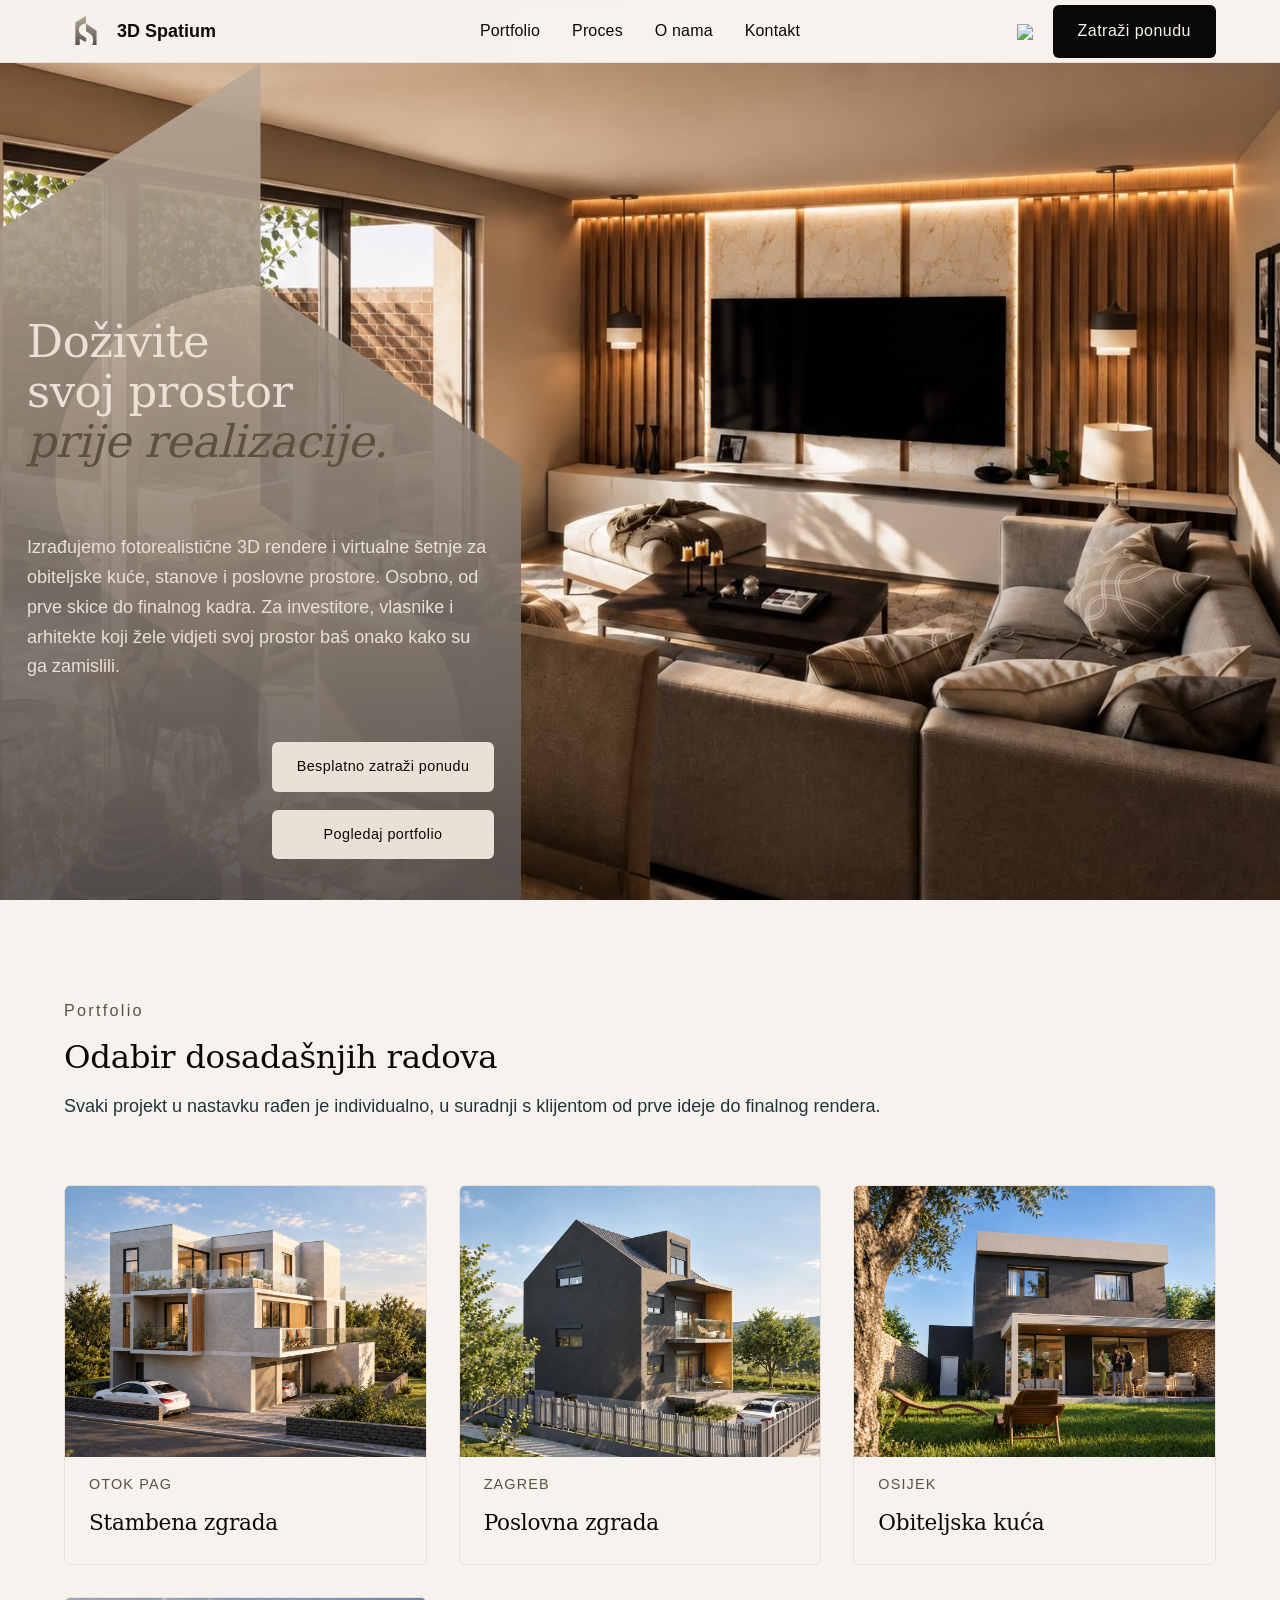
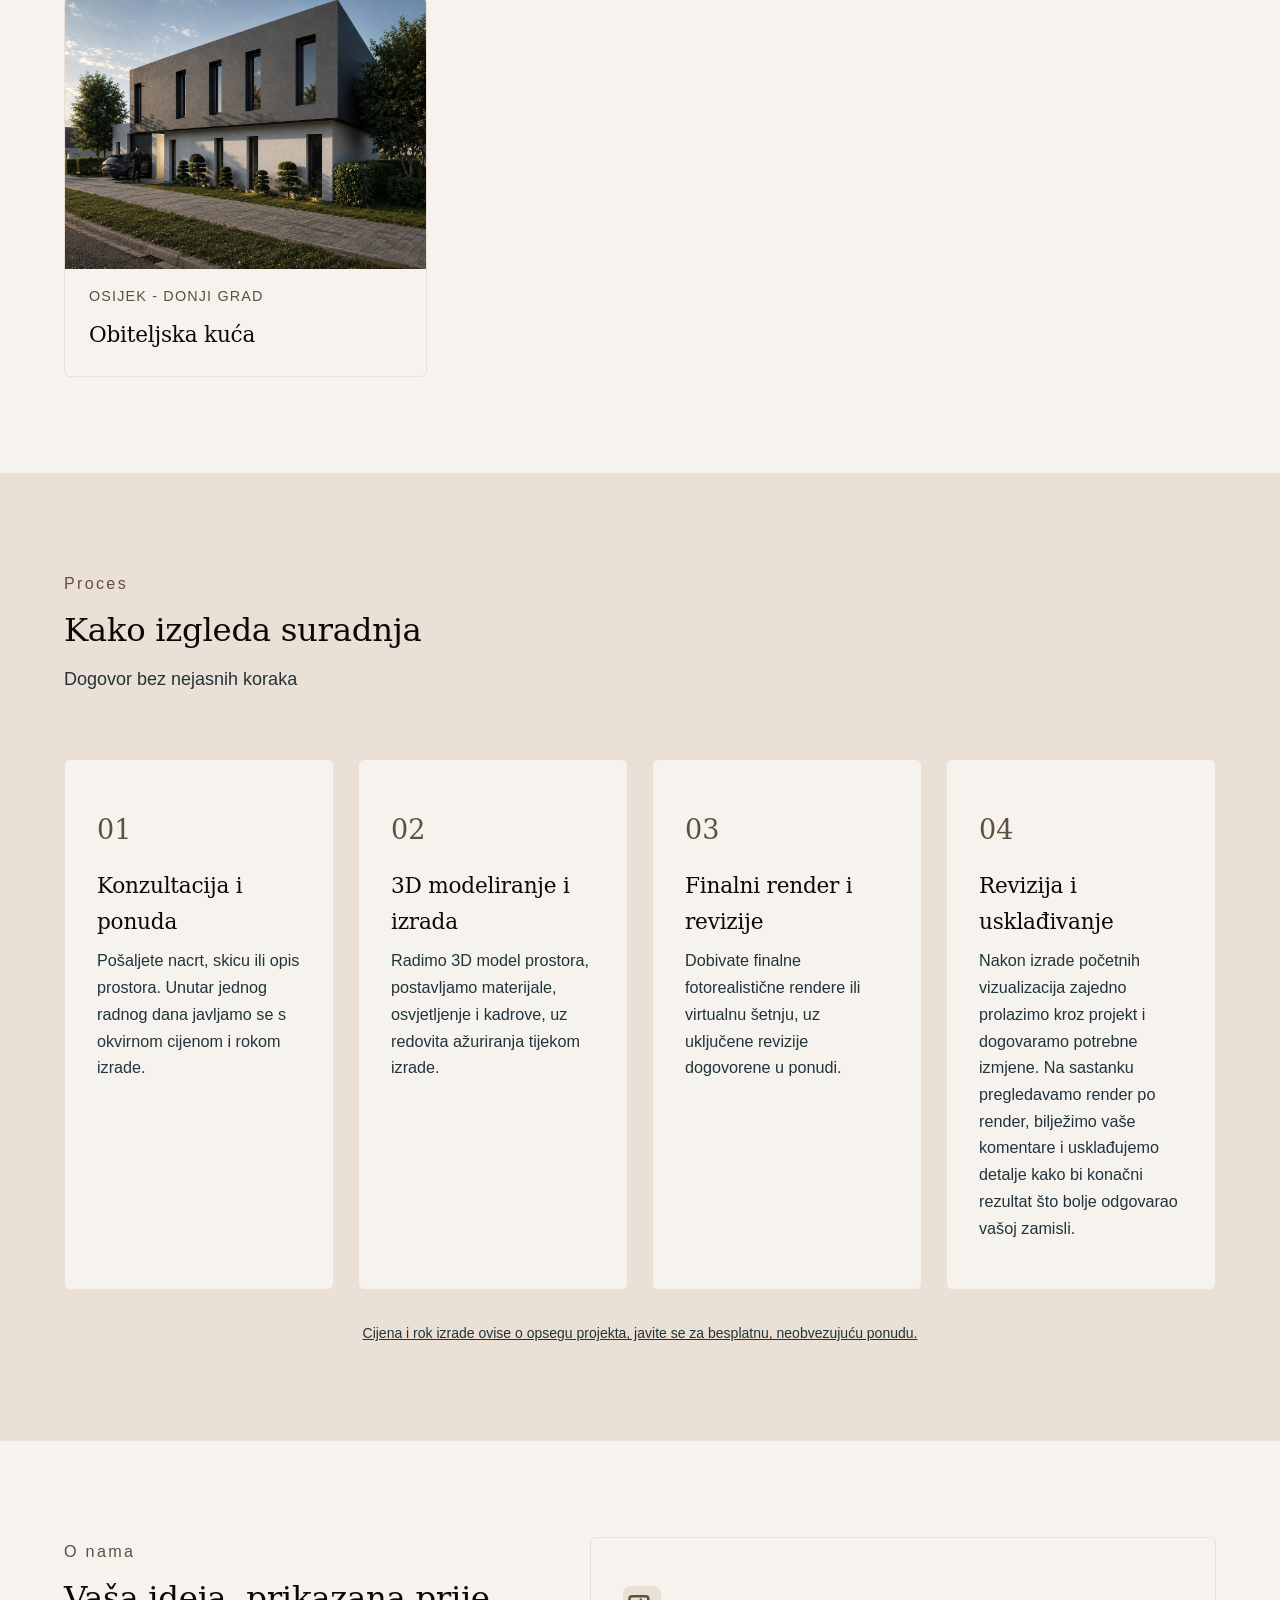
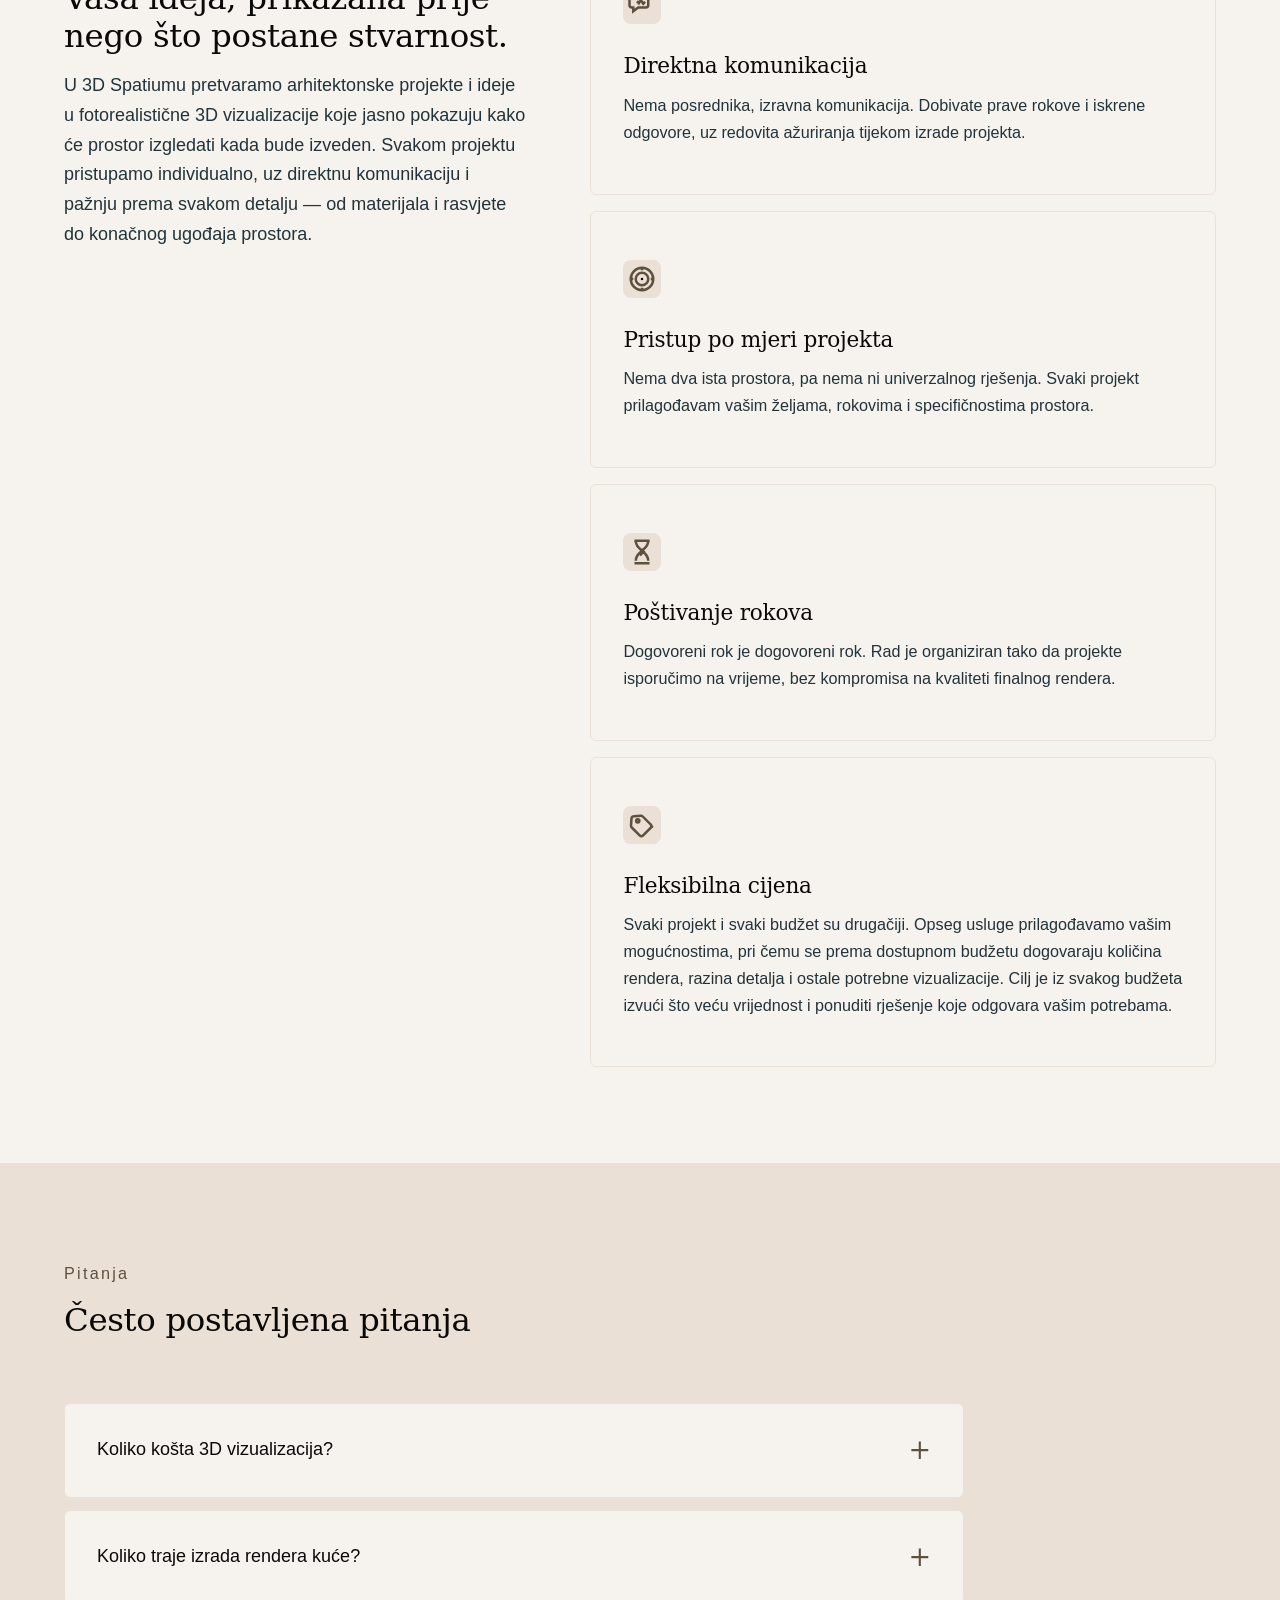
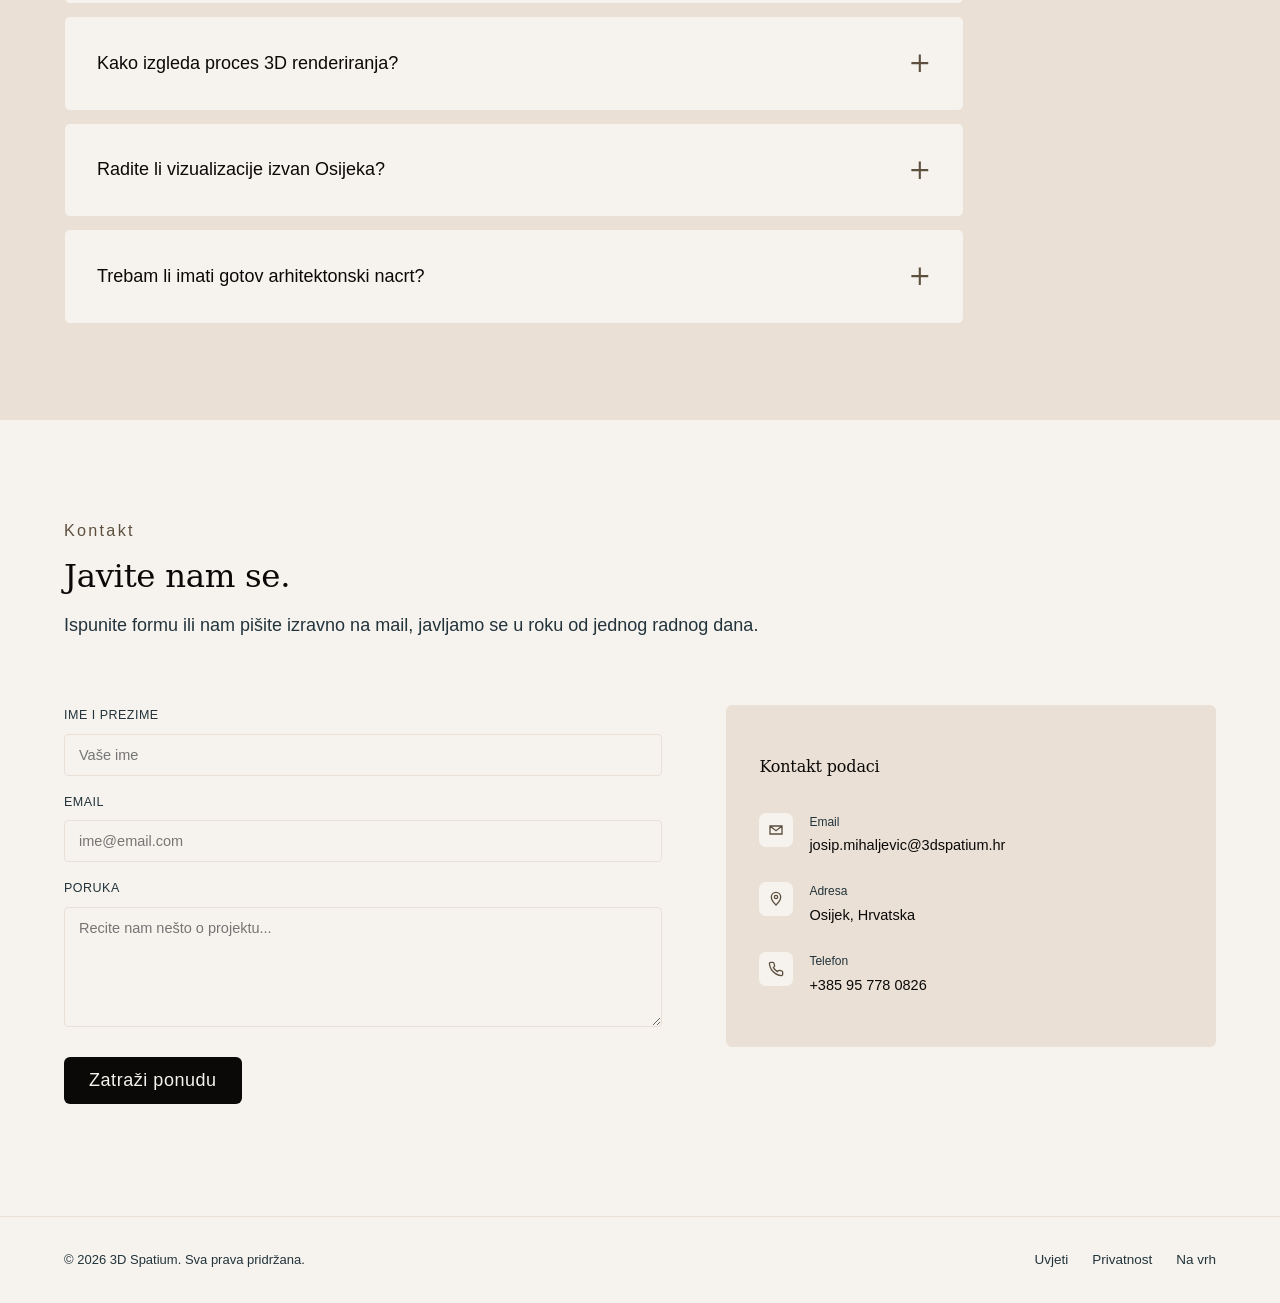
==== index.html @ 3d8724ad "Added instagram link as svg button" ====
<!doctype html>
<html lang="hr">
  <head>
    <meta charset="UTF-8" />
    <link rel="icon" type="image/svg+xml" href="slike/favicon.svg" />
    <meta name="viewport" content="width=device-width, initial-scale=1.0" />
    <link rel="canonical" href="https://3dspatium.hr/" />
    <title>
      3D vizualizacija Osijek | Fotorealistični renderi | 3D Spatium
    </title>
    <meta
      name="description"
      content="Izrađujemo fotorealistične 3D vizualizacije, rendere kuća i stanova, interijere, eksterijere i virtualne šetnje. Studio iz Osijeka."
    />
    <link rel="stylesheet" href="styles.css?v=2.1" />
    <!-- If JS is unavailable, .reveal elements must not stay invisible forever (see styles.css) -->
    <noscript>
      <style>
        .reveal {
          opacity: 1 !important;
          transform: none !important;
        }
      </style>
    </noscript>

    <link rel="preconnect" href="https://fonts.googleapis.com" />
    <link rel="preconnect" href="https://fonts.gstatic.com" crossorigin />
    <link
      href="https://fonts.googleapis.com/css2?family=Fraunces:opsz,wght@9..144,400;9..144,500;9..144,600&family=Inter:wght@400;500;600&display=swap"
      rel="stylesheet.css"
    />

    <!-- SEO -->
    <meta name="geo.region" content="HR-14" />
    <meta name="geo.placename" content="Osijek" />
    <meta name="geo.position" content="45.5550;18.6955" />
    <meta name="ICBM" content="45.5550, 18.6955" />

    <!-- Open Graph -->
    <meta property="og:type" content="website" />
    <meta
      property="og:title"
      content="3D Vizualizacija Osijek | Fotorealistični Renderi – 3D Spatium"
    />
    <meta
      property="og:description"
      content="Izrađujemo fotorealistične 3D rendere i virtualne šetnje kroz vaš budući prostor. Arhitektonska vizualizacija po mjeri, brzo i povoljno."
    />
    <!-- IMAGE-PENDING: og-image.jpg must exist at 1200x630px minimum before launch -->
    <meta
      property="og:image"
      content="https://3dspatium.hr/slike/og-image.jpg"
    />
    <meta property="og:url" content="https://3dspatium.hr/" />
    <meta property="og:locale" content="hr_HR" />
    <meta property="og:site_name" content="3D Spatium" />

    <!-- Twitter Card -->
    <meta name="twitter:card" content="summary_large_image" />
    <meta name="twitter:title" content="3D Vizualizacija Osijek | 3D Spatium" />
    <meta
      name="twitter:description"
      content="Fotorealistični 3D renderi i virtualne šetnje kroz vaš budući prostor. Brza izrada, povoljne cijene."
    />
    <meta
      name="twitter:image"
      content="https://3dspatium.hr/slike/og-image.jpg"
    />

    <script type="application/ld+json">
      {
        "@context": "https://schema.org",
        "@graph": [
          {
            "@type": ["LocalBusiness", "ProfessionalService"],
            "@id": "https://3dspatium.hr/#business",
            "name": "3D Spatium",
            "logo": "https://3dspatium.hr/slike/favicon.svg",
            "url": "https://3dspatium.hr/",
            "email": "josip.mihaljevic@3dspatium.hr",
            "priceRange": "€€",
            "description": "3D Spatium izrađuje fotorealistične 3D vizualizacije, arhitektonske rendere i virtualne šetnje kroz stambene i poslovne prostore u Osijeku i cijeloj Hrvatskoj.",
            "address": {
              "@type": "PostalAddress",
              "addressLocality": "Osijek",
              "addressRegion": "Osječko-baranjska županija",
              "addressCountry": "HR"
            },
            "geo": {
              "@type": "GeoCoordinates",
              "latitude": 45.555,
              "longitude": 18.6955
            },
            "areaServed": [
              {
                "@type": "City",
                "name": "Osijek"
              },
              {
                "@type": "Country",
                "name": "Hrvatska"
              }
            ],
            "sameAs": [],
            "makesOffer": [
              {
                "@type": "Offer",
                "itemOffered": {
                  "@type": "Service",
                  "name": "3D vizualizacija kuće",
                  "description": "Fotorealistični 3D render eksterijera i interijera obiteljskih kuća."
                }
              },
              {
                "@type": "Offer",
                "itemOffered": {
                  "@type": "Service",
                  "name": "3D vizualizacija stana",
                  "description": "Renderi i vizualizacije interijera stanova prije uređenja."
                }
              },
              {
                "@type": "Offer",
                "itemOffered": {
                  "@type": "Service",
                  "name": "Virtualna šetnja / walkthrough",
                  "description": "Interaktivne 3D animacije i virtualne šetnje kroz projektirani prostor."
                }
              }
            ]
          },
          {
            "@type": "WebSite",
            "@id": "https://3dspatium.hr/#website",
            "url": "https://3dspatium.hr/",
            "name": "3D Spatium",
            "inLanguage": "hr-HR",
            "publisher": {
              "@id": "https://3dspatium.hr/#business"
            }
          },
          {
            "@type": "CreativeWork",
            "name": "3D render obiteljske kuće",
            "creator": {
              "@id": "https://3dspatium.hr/#business"
            },
            "about": "Arhitektonska 3D vizualizacija obiteljske kuće s walkthrough prikazom"
          },
          {
            "@type": "FAQPage",
            "mainEntity": [
              {
                "@type": "Question",
                "name": "Koliko košta 3D vizualizacija?",
                "acceptedAnswer": {
                  "@type": "Answer",
                  "text": "Svaki projekt je drugačiji, zato cijenu određujemo u dogovoru s klijentom, ovisno o njegovim potrebama i mogućnostima. Nakon što saznamo vaš okvirni budžet i opseg projekta, dogovaramo što se u tom okviru može izraditi — od broja i vrste rendera do razine detalja i eventualnih dodatnih vizualizacija. Cilj nam je prilagoditi projekt vašim potrebama i omogućiti da za predviđeni budžet dobijete što kvalitetniji vizualni prikaz."
                }
              },
              {
                "@type": "Question",
                "name": "Koliko traje izrada rendera kuće?",
                "acceptedAnswer": {
                  "@type": "Answer",
                  "text": "Izrada fotorealističnog rendera kuće u prosjeku traje od nekoliko dana do dva tjedna, ovisno o opsegu projekta."
                }
              },
              {
                "@type": "Question",
                "name": "Kako izgleda proces 3D renderiranja?",
                "acceptedAnswer": {
                  "@type": "Answer",
                  "text": "Proces kreće od nacrta ili skice prostora, zatim izrada 3D modela, postavljanje materijala i osvjetljenja, te generiranje finalnih fotorealističnih rendera uz uključene dogovorene revizije."
                }
              },
              {
                "@type": "Question",
                "name": "Radite li vizualizacije izvan Osijeka?",
                "acceptedAnswer": {
                  "@type": "Answer",
                  "text": "Da, cijeli proces možemo odraditi online, pa surađujemo s klijentima iz cijele Hrvatske bez potrebe za fizičkim sastancima."
                }
              }
            ]
          }
        ]
      }
    </script>
  </head>
  <body  id="top">
    <header>
      <nav class="wrap">
          <div class="logo-text">
            <img
              src="slike/favicon.svg"
              alt="3D Spatium logo"
              class="small-logo"
              fetchpriority="high"
            />
            3D Spatium
          </div>
        </a>
        <div class="center">
          <ul class="nav-links" id="navLinks">
            <li><a href="#portfolio">Portfolio</a></li>
            <li><a href="#proces">Proces</a></li>
            <li><a href="#onama">O nama</a></li>
            <li><a href="#kontakt">Kontakt</a></li>
            <li class="nav-cta-mobile">
              <a href="#kontakt" class="btn btn-primary">Zatraži ponudu</a>
            </li>
          </ul>
        </div>
        <div class="nav-cta">
            <a href="https://www.instagram.com/3d_spatium/"><img src="slike/svg-logo/instagram-logo-facebook-2-svgrepo-com.svg"></a>
          <a href="#kontakt" class="btn btn-primary">Zatraži ponudu</a>
          <button
            class="menu-toggle"
            id="menuToggle"
            aria-label="Otvori izbornik"
            aria-expanded="false"
          >
            <span></span><span></span><span></span>
          </button>
        </div>
      </nav>
    </header>
    <div class="nav-backdrop" id="navBackdrop"></div>

    <main>
      <!-- HERO -->
      <section class="hero">
          <img class="hero-bg", src="slike/glavna.jpg" fetchpriority="high">
          <div class="hero-content-bg">
            <img src="slike/logo-pozadina-alt.svg" alt="Logo" fetchpriority="high">
          </div>
          <div class="hero-content">
            <h1>Doživite <br> svoj prostor <br><em>prije realizacije.</em></h1>
            <br>
            <p class="lead">
              Izrađujemo fotorealistične 3D rendere i virtualne šetnje za
              obiteljske kuće, stanove i poslovne prostore. Osobno, od prve
              skice do finalnog kadra. Za investitore, vlasnike i arhitekte koji
              žele vidjeti svoj prostor baš onako kako su ga zamislili.
            </p>
            <div class="hero-actions">
              <a href="#kontakt" class="btn btn-secondary"
                >Besplatno zatraži ponudu</a
              >
              <a href="#portfolio" class="btn btn-secondary">Pogledaj portfolio</a>
            </div>
          </div>
        </div>
      </section>

      <!-- PORTFOLIO — moved directly under hero: proof before claims -->
      <section class="portfolio" id="portfolio">
        <div class="wrap">
          <div class="section-head reveal">
            <span class="eyebrow">Portfolio</span>
            <h2>Odabir dosadašnjih radova</h2>
            <p>
              Svaki projekt u nastavku rađen je individualno, u suradnji s
              klijentom od prve ideje do finalnog rendera.
            </p>
          </div>
          <!-- IMAGE-PENDING: placeholder images below (favicon reused) until client delivers real renders -->
          <div class="portfolio-grid">
            
            <div class="pf-card reveal">
              <div class="pf-img">
                <img
                  src="slike/projekt1/1.webp"
                  data-extra="slike/projekt1/2.webp, slike/projekt1/3.webp, slike/projekt1/4.webp"
                  alt="Stambena zgrada"
                  loading="lazy"
                  width="800"
                  height="600"
                />
              </div>
              <div class="pf-body">
                <span class="pf-tag">Otok Pag</span>
                <h3>Stambena zgrada</h3>
              </div>
            </div>
            
            <div class="pf-card reveal">
              <div class="pf-img">
                <img
                  src="slike/projekt2/1.webp"
                  data-extra="slike/projekt2/2.webp, slike/projekt2/3.webp, slike/projekt2/4.webp, slike/projekt2/5.webp, slike/projekt2/6.webp, slike/projekt2/7.webp, slike/projekt2/8.webp"
                  alt="Poslovna zgrada"
                  loading="lazy"
                  width="800"
                  height="600"
                />
              </div>
              <div class="pf-body">
                <span class="pf-tag">Zagreb</span>
                <h3>Poslovna zgrada</h3>
              </div>
            </div>

            <div class="pf-card reveal">
              <div class="pf-img">
                <img
                  src="slike/projekt3/1.webp"
                  data-extra="slike/projekt3/2.webp, slike/projekt3/3.webp, slike/projekt3/4.webp, slike/projekt3/5.webp, slike/projekt3/6.webp, slike/projekt3/7.webp, slike/projekt3/8.webp, slike/projekt3/9.webp"
                  alt="Obiteljska kuća"
                  loading="lazy"
                  width="800"
                  height="600"
                />
              </div>
              <div class="pf-body">
                <span class="pf-tag">Osijek</span>
                <h3>Obiteljska kuća</h3>
              </div>
            </div>

            <div class="pf-card reveal">
              <div class="pf-img">
                <img
                  src="slike/projekt4/1.webp"
                  data-extra="slike/projekt4/2.webp, slike/projekt4/3.webp, slike/projekt4/4.webp"
                  alt="Obiteljska kuća"
                  loading="lazy"
                  width="800"
                  height="600"
                />
              </div>
              <div class="pf-body">
                <span class="pf-tag">Osijek - Donji Grad</span>
                <h3>Obiteljska kuća</h3>
              </div>
            </div>

          </div>
        </div>
      </section>

      <!-- PROCES -->
      <section class="proces alt-bg" id="proces">
        <div class="wrap">
          <div class="section-head reveal">
            <span class="eyebrow">Proces</span>
            <h2>Kako izgleda suradnja</h2>
            <p>Dogovor bez nejasnih koraka</p>
          </div>
          <div class="proces-grid">
            <div class="card reveal">
              <span class="proces-num">01</span>
              <h3>Konzultacija i ponuda</h3>
              <p>
                Pošaljete nacrt, skicu ili opis prostora. Unutar jednog radnog
                dana javljamo se s okvirnom cijenom i rokom izrade.
              </p>
            </div>
            <div class="card reveal">
              <span class="proces-num">02</span>
              <h3>3D modeliranje i izrada</h3>
              <p>
                Radimo 3D model prostora, postavljamo materijale, osvjetljenje i
                kadrove, uz redovita ažuriranja tijekom izrade.
              </p>
            </div>
            <div class="card reveal">
              <span class="proces-num">03</span>
              <h3>Finalni render i revizije</h3>
              <p>
                Dobivate finalne fotorealistične rendere ili virtualnu šetnju,
                uz uključene revizije dogovorene u ponudi.
              </p>
            </div>
            <div class="card reveal">
              <span class="proces-num">04</span>
              <h3>Revizija i usklađivanje</h3>
              <p>
                Nakon izrade početnih vizualizacija zajedno prolazimo kroz
                projekt i dogovaramo potrebne izmjene. Na sastanku pregledavamo
                render po render, bilježimo vaše komentare i usklađujemo detalje
                kako bi konačni rezultat što bolje odgovarao vašoj zamisli.
              </p>
            </div>
          </div>
          <!-- PRICING-PENDING: client hasn't confirmed a public starting price yet. Once confirmed, replace
               the line below with e.g. "Cijene kreću od 250 EUR po rendera, ovisno o opsegu projekta." -->
          <p class="proces-note reveal">
            Cijena i rok izrade ovise o opsegu projekta, javite se za besplatnu,
            neobvezujuću ponudu.
          </p>
        </div>
      </section>

      <section class="onama" id="onama">
        <div class="wrap onama-grid">
          <div class="section-head reveal onama-head">
            <span class="eyebrow">O nama</span>
            <h2>Vaša ideja, prikazana prije nego što postane stvarnost.</h2>
            <p>
              U 3D Spatiumu pretvaramo arhitektonske projekte i ideje u
              fotorealistične 3D vizualizacije koje jasno pokazuju kako će
              prostor izgledati kada bude izveden. Svakom projektu pristupamo
              individualno, uz direktnu komunikaciju i pažnju prema svakom
              detalju — od materijala i rasvjete do konačnog ugođaja prostora.
            </p>
          </div>
          <div class="onama-cards">
            <div class="card reveal">
              <div class="fi">
                <svg viewBox="0 0 24 24" fill="none" stroke-width="2">
                  <path
                    d="M4 5h11a2 2 0 0 1 2 2v5a2 2 0 0 1-2 2H9l-4 3v-3H4a2 2 0 0 1-2-2V7a2 2 0 0 1 2-2z"
                  />
                  <path d="M8 9l1.5 1.5L11 8l2 3 1.5-1.5" />
                </svg>
              </div>
              <h3>Direktna komunikacija</h3>
              <p>
                Nema posrednika, izravna komunikacija. Dobivate prave rokove i
                iskrene odgovore, uz redovita ažuriranja tijekom izrade
                projekta.
              </p>
            </div>
            <div class="card reveal">
              <div class="fi">
                <svg viewBox="0 0 24 24" fill="none" stroke-width="2">
                  <circle cx="12" cy="12" r="9" />
                  <circle cx="12" cy="12" r="5" />
                  <circle
                    cx="12"
                    cy="12"
                    r="1"
                    fill="currentColor"
                    stroke="none"
                  />
                  <path d="M12 3v2M12 19v2M3 12h2M19 12h2" />
                </svg>
              </div>
              <h3>Pristup po mjeri projekta</h3>
              <p>
                Nema dva ista prostora, pa nema ni univerzalnog rješenja. Svaki
                projekt prilagođavam vašim željama, rokovima i specifičnostima
                prostora.
              </p>
            </div>
            <div class="card reveal">
              <div class="fi">
                <svg viewBox="0 0 24 24" fill="none" stroke-width="2">
                  <path d="M6 3h12M6 21h12" />
                  <path
                    d="M7 3c0 4.5 3 6 5 8-2 2-5 3.5-5 8M17 3c0 4.5-3 6-5 8 2 2 5 3.5 5 8"
                  />
                  <path d="M9.5 12.5l1.5 1.5 3-3" />
                </svg>
              </div>
              <h3>Poštivanje rokova</h3>
              <p>
                Dogovoreni rok je dogovoreni rok. Rad je organiziran tako da
                projekte isporučimo na vrijeme, bez kompromisa na kvaliteti
                finalnog rendera.
              </p>
            </div>
            <div class="card reveal">
              <div class="fi">
                <svg viewBox="0 0 24 24" fill="none" stroke-width="2">
                  <path
                    d="M20.6 12.6 12.9 20.3a2 2 0 0 1-2.8 0l-6.3-6.3a2 2 0 0 1-.6-1.5l.4-5.6a2 2 0 0 1 1.9-1.9l5.6-.4a2 2 0 0 1 1.5.6l6.3 6.3a2 2 0 0 1 0 2.8z"
                  />
                  <circle cx="8.6" cy="8.6" r="1.3" />
                </svg>
              </div>
              <h3>Fleksibilna cijena</h3>
              <p>
                Svaki projekt i svaki budžet su drugačiji. Opseg usluge
                prilagođavamo vašim mogućnostima, pri čemu se prema dostupnom
                budžetu dogovaraju količina rendera, razina detalja i ostale
                potrebne vizualizacije. Cilj je iz svakog budžeta izvući što
                veću vrijednost i ponuditi rješenje koje odgovara vašim
                potrebama.
              </p>
            </div>
          </div>
        </div>
      </section>

      <!-- FAQ — previously only in JSON-LD, now visible where visitors actually need it: right before contact -->
      <section class="faq alt-bg" id="faq">
        <div class="wrap">
          <div class="section-head reveal">
            <span class="eyebrow">Pitanja</span>
            <h2>Često postavljena pitanja</h2>
          </div>
          <div class="faq-list reveal">
            <details class="faq-item">
              <summary>Koliko košta 3D vizualizacija?</summary>
              <p>
                Svaki projekt je drugačiji, zato cijenu određujemo u dogovoru s
                klijentom, ovisno o njegovim potrebama i mogućnostima. Nakon što
                saznamo vaš okvirni budžet i opseg projekta, dogovaramo što se u
                tom okviru može izraditi — od broja i vrste rendera do razine
                detalja i eventualnih dodatnih vizualizacija.
              </p>
              <p>
                Cilj nam je prilagoditi projekt vašim potrebama i omogućiti da
                za predviđeni budžet dobijete što kvalitetniji vizualni prikaz.
              </p>
            </details>
            <details class="faq-item">
              <summary>Koliko traje izrada rendera kuće?</summary>
              <p>
                U prosjeku od nekoliko dana do dva tjedna, ovisno o opsegu
                projekta i broju traženih kadrova.
              </p>
            </details>
            <details class="faq-item">
              <summary>Kako izgleda proces 3D renderiranja?</summary>
              <p>
                Proces kreće od nacrta ili skice prostora, zatim izrada 3D
                modela, postavljanje materijala i osvjetljenja, te generiranje
                finalnih fotorealističnih rendera uz uključene dogovorene
                revizije.
              </p>
            </details>
            <details class="faq-item">
              <summary>Radite li vizualizacije izvan Osijeka?</summary>
              <p>
                Da, cijeli proces možemo odraditi online, pa surađujemo s
                klijentima iz cijele Hrvatske bez potrebe za fizičkim
                sastancima.
              </p>
            </details>
            <details class="faq-item">
              <summary>Trebam li imati gotov arhitektonski nacrt?</summary>
              <p>
                Idealno je imati barem osnovni tlocrt ili skicu prostora. Ako
                još nemate finalne nacrte, javite se svejedno dogovorit ćemo
                zajedno što je potrebno za početak.
              </p>
            </details>
          </div>
        </div>
      </section>

      <!-- KONTAKT -->
      <section class="kontakt" id="kontakt">
        <div class="wrap">
          <div class="section-head reveal">
            <span class="eyebrow">Kontakt</span>
            <h2>Javite nam se.</h2>
            <p>
              Ispunite formu ili nam pišite izravno na mail, javljamo se u roku
              od jednog radnog dana.
            </p>
          </div>
          <div class="kontakt-grid">
            <form
              class="kform reveal"
              id="kontaktForm"
              action="https://formspree.io/f/meeydqgd"
              method="POST"
            >
              <div>
                <label for="ime">Ime i prezime</label>
                <input
                  type="text"
                  id="ime"
                  name="ime"
                  placeholder="Vaše ime"
                  required
                />
              </div>
              <div>
                <label for="email">Email</label>
                <input
                  type="email"
                  id="email"
                  name="email"
                  placeholder="ime@email.com"
                  required
                />
              </div>
              <div>
                <label for="poruka">Poruka</label>
                <textarea
                  id="poruka"
                  name="poruka"
                  placeholder="Recite nam nešto o projektu..."
                  required
                ></textarea>
              </div>
              <!-- Honeypot field: invisible to real users, bots tend to fill every field -->
              <input
                type="text"
                name="_gotcha"
                tabindex="-1"
                autocomplete="off"
                class="hp-field"
                aria-hidden="true"
              />
              <button type="submit" class="btn btn-primary" id="submit-btn">
                Zatraži ponudu
              </button>
              <p id="form-status" role="status" aria-live="polite"></p>
            </form>
            <div class="kinfo reveal">
              <h3>Kontakt podaci</h3>
              <div class="kinfo-row">
                <div class="kinfo-ic">
                  <svg viewBox="0 0 24 24" fill="none" stroke-width="2">
                    <path d="M3 6l9 7 9-7M3 6h18v12H3z" />
                  </svg>
                </div>
                <div>
                  <div class="kinfo-label">Email</div>
                  <div class="kinfo-value">
                    <a href="mailto:josip.mihaljevic@3dspatium.hr"
                      >josip.mihaljevic@3dspatium.hr</a
                    >
                  </div>
                </div>
              </div>

              <div class="kinfo-row">
                <div class="kinfo-ic">
                  <svg viewBox="0 0 24 24" fill="none" stroke-width="2">
                    <path
                      d="M12 21s7-6.5 7-12a7 7 0 10-14 0c0 5.5 7 12 7 12z"
                    />
                    <circle cx="12" cy="9" r="2.5" />
                  </svg>
                </div>
                <div>
                  <div class="kinfo-label">Adresa</div>
                  <div class="kinfo-value">Osijek, Hrvatska</div>
                </div>
              </div>
             
                <div class="kinfo-row">
                  <div class="kinfo-ic">
                    <svg viewBox="0 0 24 24" fill="none" stroke-width="2">
                      <path
                        d="M22 16.92v3a2 2 0 01-2.18 2 19.79 19.79 0 01-8.63-3.07 19.5 19.5 0 01-6-6 19.79 19.79 0 01-3.07-8.67A2 2 0 014.11 2h3a2 2 0 012 1.72c.127.96.362 1.903.7 2.81a2 2 0 01-.45 2.11L8.09 9.91a16 16 0 006 6l1.27-1.27a2 2 0 012.11-.45c.907.338 1.85.573 2.81.7A2 2 0 0122 16.92z"
                      />
                    </svg>
                  </div>
                  <div>
                    <div class="kinfo-label">Telefon</div>
                    <div class="kinfo-value">
                      <a href="tel:+385957780826">+385 95 778 0826</a>
                    </div>
                  </div>
                </div>
           
            </div>
          </div>
        </div>
      </section>
    </main>

    <footer>
      <div class="wrap foot-wrap">
        <div class="foot-copy">
          © <span id="footYear"></span> 3D Spatium. Sva prava pridržana.
        </div>
        <div class="foot-links">
          <a href="/uvjeti.html">Uvjeti</a>
          <a href="/privatnost.html">Privatnost</a>
          <a href="#top">Na vrh</a>
        </div>
      </div>
    </footer>

    <!-- POPUP GALERIJA (MODAL) -->
    <div
      id="galleryModal"
      class="modal-gallery"
      role="dialog"
      aria-modal="true"
      aria-label="Prikaz portfolija"
      aria-hidden="true"
    >
      <span
        class="modal-close"
        id="closeGallery"
        role="button"
        tabindex="0"
        aria-label="Zatvori prikaz"
        >&times;</span
      >
      <span
        class="modal-nav modal-prev"
        id="prevGallery"
        role="button"
        tabindex="0"
        aria-label="Prethodna slika"
        >&#10094;</span
      >
      <img class="modal-content" id="modalImg" alt="Prikaz portfolija" />
      <span
        class="modal-nav modal-next"
        id="nextGallery"
        role="button"
        tabindex="0"
        aria-label="Sljedeća slika"
        >&#10095;</span
      >
      <div class="modal-caption" id="modalCaption"></div>
    </div>
    <script src="myscript.js"></script>
  </body>
</html>
---- styles.css ----
:root {
  --ink: #0a0908;
  --ink-soft: #22333b;
  --ink-faint: #22333b;
  --paper: #f6f3ee;
  --paper-deep: #eae0d5;
  --line: #eae0d5;
  --brand: #5e503f;
  --brand-dark: #605b53;

  --radius: 6px;
  --shadow: 0 24px 60px -30px rgba(35, 34, 32, 0.22);
  --serif: "Serif", serif;
  --sans: "Open Sans", sans-serif;
  --maxw: 1600px;
  --gutter: 24px;

  --sp-1: 4px;
  --sp-2: 8px;
  --sp-3: 12px;
  --sp-4: 16px;
  --sp-5: 24px;
  --sp-6: 32px;
  --sp-7: 48px;
  --sp-8: 64px;
  --sp-9: 96px;

  --logo-ratio: 0.73;

  --header-h: 7svh;
  --hero-h: calc(100svh - var(--header-h));
  --hero-logo-w: min(calc(var(--logo-ratio) * var(--hero-h) - 7dvw), 100dvw);
}

* {
  box-sizing: border-box;
  margin: 0;
  padding: 0;
}
html {
  scroll-behavior: smooth;
  overflow-x: hidden;
  font-size: 18px;
}
body {
  background: var(--paper);
  color: var(--ink);
  font-family: var(--sans);
  line-height: 1.65;
  -webkit-font-smoothing: antialiased;
  position: relative;
  overflow-x: hidden;
}
body::before {
  content: "";
  position: fixed;
  inset: 0;
  z-index: -1;
  background:
    radial-gradient(
      1200px 800px at 15% 0%,
      rgba(156, 107, 74, 0.07),
      transparent 60%
    ),
    radial-gradient(
      1000px 900px at 85% 40%,
      rgba(156, 107, 74, 0.05),
      transparent 55%
    ),
    radial-gradient(
      1400px 1000px at 20% 85%,
      rgba(35, 34, 32, 0.035),
      transparent 60%
    ),
    var(--paper);
}
img,
svg {
  display: block;
  max-width: 100%;
}
a {
  color: inherit;
  text-decoration: none;
}
a:focus-visible,
button:focus-visible,
[role="button"]:focus-visible,
input:focus-visible,
textarea:focus-visible {
  outline: 2px solid var(--brand);
  outline-offset: 2px;
}
ul {
  list-style: none;
}
h1,
h2,
h3 {
  font-family: var(--serif);
  font-weight: 500;
  letter-spacing: -0.01em;
}
em {
  font-style: italic;
  color: var(--brand);
}
.wrap {
  max-width: var(--maxw);
  margin: 0 auto;
  padding: 0 var(--gutter);
}
@media (min-width: 480px) {
  :root {
    --gutter: 28px;
  }
}
@media (min-width: 640px) {
  :root {
    --gutter: 36px;
  }
}
@media (min-width: 900px) {
  :root {
    --gutter: 56px;
  }
}
@media (min-width: 1200px) {
  :root {
    --gutter: 64px;
  }
}

.eyebrow {
  display: inline-flex;
  align-items: center;
  gap: 8px;
  font-family: var(--sans);
  font-size: 0.9em;
  letter-spacing: 0.14em;
  color: var(--brand);
  font-weight: 500;
}

/* ---------- NAV ---------- */
header {
  position: sticky;
  top: 0;
  z-index: 60;
  border-bottom: 1px solid var(--line);
  height: var(--header-h);
}
header::before {
  content: "";
  position: absolute;
  inset: 0;
  z-index: -1;
  background: rgba(246, 243, 238, 0.86);
  backdrop-filter: blur(10px);
  -webkit-backdrop-filter: blur(10px);
}
.logo-text {
  display: flex;
  align-items: center;
  gap: 8px;
  font-size: 2svh;
  font-weight: bold;
}
.small-logo {
  width: 2.5rem;
  height: 2.5rem;
}
nav.wrap {
  font-size: 16px;
  max-width: 100dvw;
  display: flex;
  justify-content: space-between;
  height: var(--header-h);
}
.nav-links {
  display: flex;
  align-items: center;
  gap: 2em;
  font-size: 1em;
  font-weight: 500;
  letter-spacing: 0.01em;
}
.nav-links a {
  transition: color 0.2s;
}
.nav-links a:hover {
  color: var(--ink-soft);
  background-color: var(--paper-deep);
}
.nav-cta-mobile {
  display: none;
}
.nav-cta-mobile a:hover {
  color: var(--paper-deep);
  background-color: var(--ink-soft);
}
.nav-cta {
  display: flex;
  align-items: center;
  gap: 20px;
  max-height: var(--header-h);
}
.nav-cta img{
  max-height: calc(var(--header-h)*0.5);
}
.center {
  position: absolute;
  left: 50%;
  top: 50%;
  transform: translate(-50%, -50%);
}

.btn {
  display: inline-flex;
  align-items: center;
  justify-content: center;
  text-align: center;
  padding: 12px 24px;
  border-radius: var(--radius);
  font-weight: 500;
  font-size: 1em;
  letter-spacing: 0.03em;
  cursor: pointer;
  border: 1px solid transparent;
  transition:
    transform 0.15s ease,
    background 0.2s ease,
    border-color 0.2s ease,
    color 0.2s ease;
}
.btn:active {
  transform: scale(0.97);
}
.btn-primary {
  background: var(--ink);
  color: var(--paper);
}
.btn-primary:hover {
  background: var(--brand);
  color: var(--paper-deep)
}
.btn-secondary {
  background: var(--paper-deep);
  color: var(--ink);
}
.btn-secondary:hover {
  background: var(--brand);
  color: var(--paper);
}
.btn-ghost {
  color: var(--ink-soft);
  border-color: var(--line);
}
.btn-ghost:hover {
  color: var(--ink);
  border-color: var(--brand);
}

.menu-toggle {
  display: none;
  flex-direction: column;
  justify-content: center;
  gap: 5px;
  width: 34px;
  height: 34px;
  background: none;
  border: none;
  cursor: pointer;
  padding: 6px;
}
.menu-toggle span {
  width: 22px;
  height: 2px;
  background: var(--ink);
  transition:
    transform 0.2s ease,
    opacity 0.2s ease;
}
.menu-toggle.open span:nth-child(1) {
  transform: translateY(7px) rotate(45deg);
}
.menu-toggle.open span:nth-child(2) {
  opacity: 0;
}
.menu-toggle.open span:nth-child(3) {
  transform: translateY(-7px) rotate(-45deg);
}

.nav-backdrop {
  position: fixed;
  inset: 0;
  background: var(--paper);
  opacity: 0;
  pointer-events: none;
  transition: opacity 0.25s ease;
  z-index: 45;
}
.nav-backdrop.open {
  opacity: 1;
  pointer-events: auto;
}

/* ---------- HERO ---------- */
.hero {
  position: relative;
  padding-top: var(--header-h);
  height: var(--hero-h);
  display: flex;
  align-items: center;
  font-size: clamp(10px, 2svh, 30px);
}
.hero-bg {
  position: absolute;
  inset: 0;
  z-index: -1;

  width: 100%;
  height: 100%;
  object-fit: cover;
  object-position: center;
}
.hero-content {
  color: var(--paper-deep);
  position: relative;
  z-index: 2;
  padding: 22svh 3svh 3svh 3svh;
  height: var(--hero-h);
  width: var(--hero-logo-w);
  display: flex;
  flex-direction: column;
}
.hero-content-bg {
  position: absolute;
  opacity: 0.92;
  top: 0;
  left: 0;
  height: var(--hero-h);
  width: var(--hero-logo-w);
  z-index: 1;
}
.hero-content-bg img {
  height: 100%;
  width: 100%;
  display: block;
  object-fit: cover;
}
.hero h1 {
  font-size: 2.5em;
  line-height: 1.12;
  margin: var(--sp-5) 0 var(--sp-5);
}
.hero p.lead {
  font-size: 1em;
  color: var(--paper-deep);
  margin-top: auto;
  margin-bottom: var(--sp-7);
}
.hero-actions {
  max-width: 35ch;
  display: flex;
  flex-direction: column;
  margin-top: auto;
  margin-left: auto;
  margin-bottom: 5svh;
  flex-wrap: wrap;
  font-size: 0.8em;
  gap: 2svh;
}
.hero-actions .btn {
  flex: 1 1 0;
}

/* ---------- SECTIONS shared ---------- */
section {
  position: relative;
}
.section-head {
  font-size: 1rem;
  margin-bottom: var(--sp-8);
}
.section-head h2 {
  font-size: 1.8em;
  margin-top: var(--sp-3);
  line-height: normal;
}
.section-head p {
  color: var(--ink-soft);
  margin-top: var(--sp-4);
  font-size: 1em;
}
.alt-bg {
  background: var(--paper-deep);
}

/* ---------- STO RADIMO ---------- */
.usluge {
  padding: var(--sp-9) 0;
}

/* ---------- PORTFOLIO ---------- */
.portfolio {
  padding: var(--sp-9) 0;
}
/* Wider gap than the feature/onama grid (--sp-5) so portfolio visually asserts itself as the
   primary content section, not the same weight class as supporting cards. */
.portfolio-grid {
  display: grid;
  grid-template-columns: repeat(3, 1fr);
  gap: var(--sp-6);
}
.pf-card {
  border-radius: var(--radius);
  overflow: hidden;
  border: 1px solid var(--line);
  background: var(--paper);
  transition:
    transform 0.2s ease,
    box-shadow 0.2s ease;
}
.pf-card:hover {
  transform: translateY(-4px);
  box-shadow: var(--shadow);
}
.pf-img {
  aspect-ratio: 4/3;
  overflow: hidden;
  background: var(--paper-deep);
  cursor: pointer;
}
.pf-img img {
  width: 100%;
  height: 100%;
  object-fit: cover;
  transition: transform 0.3s ease;
}
.pf-card:hover .pf-img img {
  transform: scale(1.05);
}
.pf-body {
  padding: var(--sp-4) var(--sp-5) var(--sp-5);
}
.pf-tag {
  font-size: 0.8em;
  font-family: var(--sans);
  text-transform: uppercase;
  letter-spacing: 0.08em;
  color: var(--brand);
  margin-bottom: var(--sp-2);
  display: block;
}
.pf-body h3 {
  font-size: 1.2em;
  font-weight: 500;
}

/* Staggered reveal: portfolio cards animate in sequence rather than all at once. */
.portfolio-grid .pf-card:nth-child(1) {
  transition-delay: 0ms;
}
.portfolio-grid .pf-card:nth-child(2) {
  transition-delay: 80ms;
}
.portfolio-grid .pf-card:nth-child(3) {
  transition-delay: 160ms;
}
.portfolio-grid .pf-card:nth-child(4) {
  transition-delay: 240ms;
}
.portfolio-grid .pf-card:nth-child(5) {
  transition-delay: 320ms;
}
.portfolio-grid .pf-card:nth-child(6) {
  transition-delay: 400ms;
}

/* ---------- KARTICE ---------- */
.card {
  background: var(--paper);
  border: 1px solid var(--line);
  border-radius: var(--radius);
  padding: var(--sp-7) var(--sp-6);
}
.card h3 {
  font-size: 1.2em;
  margin-bottom: var(--sp-2);
  font-weight: 500;
}
.card p {
  font-size: 0.9em;
  color: var(--ink-soft);
}

/* ---------- PROCES ---------- */
.proces {
  padding: var(--sp-9) 0;
}
.proces-grid {
  display: grid;
  grid-template-columns: repeat(4, 1fr);
  gap: var(--sp-5);
  margin-bottom: var(--sp-6);
}
.proces-num {
  font-family: var(--serif);
  font-size: 1.5em;
  color: var(--brand);
  display: block;
  margin-bottom: var(--sp-4);
}
.proces-note {
  font-size: 14px;
  color: var(--ink-faint);
  text-align: center;
  text-decoration: underline;
}

/* ---------- O NAMA ---------- */
.onama {
  padding: var(--sp-9) 0;
}
.onama-grid {
  display: grid;
  grid-template-columns: 0.85fr 1.15fr;
  gap: var(--sp-8);
  align-items: start;
}
.onama-head {
  margin-bottom: 0;
}
.onama-cards {
  display: grid;
  grid-template-columns: 1fr;
  gap: var(--sp-4);
}
.onama .card .fi {
  width: 38px;
  height: 38px;
  border-radius: 8px;
  background: var(--paper-deep);
  display: flex;
  align-items: center;
  justify-content: center;
  margin-bottom: var(--sp-5);
}
.onama .card .fi svg {
  width: 30px;
  height: 30px;
  stroke: var(--brand);
}

/* ---------- FAQ ---------- */
.faq {
  padding: var(--sp-9) 0;
}
.faq-list {
  max-width: 900px;
  display: flex;
  flex-direction: column;
  gap: var(--sp-3);
}
.faq-item {
  background: var(--paper);
  border: 1px solid var(--line);
  border-radius: var(--radius);
  padding: var(--sp-5) var(--sp-6);
}
.faq-item summary {
  font-family: var(--sans);
  font-size: 1em;
  font-weight: 500;
  cursor: pointer;
  list-style: none;
  display: flex;
  align-items: center;
  justify-content: space-between;
  gap: var(--sp-4);
}
.faq-item summary::-webkit-details-marker {
  display: none;
}
.faq-item summary::after {
  content: "+";
  font-family: var(--serif);
  font-size: 1.5em;
  color: var(--brand);
  flex-shrink: 0;
  transition: transform 0.2s ease;
}
.faq-item[open] summary::after {
  transform: rotate(45deg);
}
.faq-item p {
  font-size: 0.9em;
  color: var(--ink-soft);
  margin-top: var(--sp-4);
  max-width: 750px;
}

/* ---------- KONTAKT ---------- */
.kontakt {
  padding: var(--sp-9) 0;
}
.kontakt-grid {
  display: grid;
  grid-template-columns: 1.1fr 0.9fr;
  gap: var(--sp-8);
}
.kform {
  display: flex;
  flex-direction: column;
  gap: var(--sp-4);
}
.kform label {
  font-size: 12.5px;
  letter-spacing: 0.04em;
  text-transform: uppercase;
  font-weight: 500;
  margin-bottom: var(--sp-2);
  display: block;
  color: var(--ink-faint);
}
.kform input,
.kform textarea {
  width: 100%;
  border: 1px solid var(--line);
  border-radius: 4px;
  padding: 12px 14px;
  font-family: var(--sans);
  font-size: 14.5px;
  background: var(--paper);
  color: var(--ink);
  transition: border-color 0.2s;
}
.kform input:focus,
.kform textarea:focus {
  outline: none;
  border-color: var(--brand);
}
.kform textarea {
  resize: vertical;
  min-height: 120px;
}
.kform .btn {
  align-self: flex-start;
  margin-top: var(--sp-1);
}
.kform-note {
  font-size: 13px;
  color: var(--ink-faint);
  margin-top: var(--sp-1);
}

/* Honeypot field: visually and functionally hidden from real users, still reachable by bots that
   auto-fill every input, without using display:none (which some bots detect and skip). */
.hp-field {
  position: absolute !important;
  width: 1px;
  height: 1px;
  padding: 0;
  margin: -1px;
  overflow: hidden;
  clip: rect(0, 0, 0, 0);
  white-space: nowrap;
  border: 0;
}

.kinfo {
  background: var(--paper-deep);
  border: 1px solid var(--line);
  border-radius: var(--radius);
  padding: var(--sp-7) var(--sp-6);
  height: fit-content;
}
.kinfo h3 {
  font-size: 16px;
  margin-bottom: var(--sp-6);
}
.kinfo-row {
  display: flex;
  gap: var(--sp-4);
  margin-bottom: var(--sp-5);
}
.kinfo-row:last-child {
  margin-bottom: 0;
}
.kinfo-ic {
  width: 34px;
  height: 34px;
  border-radius: 7px;
  background: var(--paper);
  flex-shrink: 0;
  display: flex;
  align-items: center;
  justify-content: center;
}
.kinfo-ic svg {
  width: 16px;
  height: 16px;
  stroke: var(--brand);
}
.kinfo-label {
  font-size: 12px;
  color: var(--ink-faint);
  margin-bottom: 2px;
}
.kinfo-value {
  font-size: 14.5px;
  font-weight: 500;
}
.kinfo-value a:hover {
  color: var(--brand);
}

/* ---------- LEGAL PAGES (uvjeti.html / privatnost.html) ---------- */
.legal-page {
  padding: var(--sp-8) 0 var(--sp-9);
}
.legal-wrap {
  max-width: 760px;
}
.legal-wrap h1 {
  font-size: clamp(1.9rem, 3.6vw, 2.6rem);
  margin-top: var(--sp-3);
}
.legal-updated {
  font-size: 13px;
  color: var(--ink-faint);
  margin-top: var(--sp-3);
  margin-bottom: var(--sp-7);
}
.legal-body h2 {
  font-family: var(--sans);
  font-size: 15.5px;
  font-weight: 600;
  margin-top: var(--sp-7);
  margin-bottom: var(--sp-3);
  color: var(--ink);
}
.legal-body p {
  font-size: 15px;
  color: var(--ink-soft);
  margin-bottom: var(--sp-4);
}
.legal-body a {
  color: var(--brand);
  text-decoration: underline;
  text-underline-offset: 2px;
}
.legal-body a:hover {
  color: var(--brand-dark);
}
.legal-list {
  margin: 0 0 var(--sp-4) 0;
  padding-left: 20px;
}
.legal-list li {
  font-size: 15px;
  color: var(--ink-soft);
  margin-bottom: var(--sp-2);
}
.legal-back {
  margin-top: var(--sp-7);
}

/* ---------- FOOTER ---------- */
footer {
  padding: var(--sp-6) 0;
  border-top: 1px solid var(--line);
}
.foot-wrap {
  display: flex;
  justify-content: space-between;
  align-items: center;
  flex-wrap: wrap;
  gap: 16px;
}
.foot-links {
  display: flex;
  gap: 24px;
  font-size: 13.5px;
  color: var(--ink-faint);
}
.foot-links a:hover {
  color: var(--ink);
}
.foot-copy {
  font-size: 13px;
  color: var(--ink-faint);
}

/* ---------- SCROLL REVEAL ---------- */
.reveal {
  opacity: 0;
  transform: translateY(18px);
  transition:
    opacity 0.6s ease,
    transform 0.6s ease;
}
.reveal.in {
  opacity: 1;
  transform: none;
}
@media (prefers-reduced-motion: reduce) {
  * {
    transition: none !important;
    scroll-behavior: auto !important;
  }
  .reveal {
    opacity: 1;
    transform: none;
  }
}

/* ---------- POPUP GALERIJA (MODAL) ---------- */
.modal-gallery {
  display: none;
  position: fixed;
  z-index: 1000;
  left: 0;
  top: 0;
  width: 100%;
  height: 100%;
  background-color: rgba(35, 34, 32, 0.9);
  backdrop-filter: blur(8px);
  -webkit-backdrop-filter: blur(8px);
  align-items: center;
  justify-content: center;
  flex-direction: column;
  opacity: 0;
  transition: opacity 0.3s ease;
}
.modal-gallery.show {
  display: flex;
  opacity: 1;
}
.modal-content {
  max-width: 90%;
  max-height: 80vh;
  border-radius: var(--radius);
  box-shadow: var(--shadow);
  transform: scale(0.95);
  transition: transform 0.3s ease;
}
.modal-gallery.show .modal-content {
  transform: scale(1);
}
.modal-close {
  position: absolute;
  top: 24px;
  right: 32px;
  color: var(--paper);
  font-size: 40px;
  font-weight: 300;
  cursor: pointer;
  transition: color 0.2s;
  z-index: 1001;
}
.modal-close:hover {
  color: var(--brand);
}
.modal-close:focus-visible,
.modal-nav:focus-visible {
  outline: 2px solid var(--paper);
  outline-offset: 3px;
  color: var(--brand);
}
.modal-nav {
  position: absolute;
  top: 50%;
  transform: translateY(-50%);
  color: var(--paper);
  font-size: 40px;
  font-weight: 300;
  cursor: pointer;
  transition: color 0.2s;
  user-select: none;
  padding: 16px;
  z-index: 1001;
  display: none;
}
.modal-nav:hover {
  color: var(--brand);
}
.modal-prev {
  left: 16px;
}
.modal-next {
  right: 16px;
}

.modal-caption {
  color: var(--paper);
  margin-top: 16px;
  font-size: 15px;
  font-weight: 500;
  letter-spacing: 0.02em;
  text-align: center;
}

/* ---------- RESPONSIVE ---------- */
/* Four process steps stay readable only while each column is wide enough; below this
   they pair up 2x2 before collapsing to a single column at 900px. */
@media (max-width: 1150px) {
  .proces-grid {
    grid-template-columns: repeat(2, 1fr);
  }
}

@media (max-width: 900px) {
  .portfolio-grid {
    grid-template-columns: repeat(2, 1fr);
  }
  .kontakt-grid {
    grid-template-columns: 1fr;
  }
  .kinfo {
    order: -1;
  }
  .proces-grid {
    grid-template-columns: 1fr;
  }
  .onama-grid {
    grid-template-columns: 1fr;
    gap: var(--sp-6);
  }
}

@media (max-width: 800px) {
  .hero-content-bg {
    background-image: linear-gradient(to bottom, var(--brand), var(--brand), #ffffff00);
    background-size: 100% 30svh;
    width: 100%;
    background-repeat: no-repeat;
  }
  .hero-content-bg img{
    display: none;
  }
  .hero-content {
    padding: 3svh;
    order: 1;
    width: 100%;
  }
  .hero-content .lead{
    display: none;
  }
  .hero-content h1{
    margin-top: 0;
  }
  .hero-content em{
    color: var(--ink)
  }
  .hero-actions {
    margin-bottom: 0;
  }
  .nav-links {
    position: fixed;
    top: var(--header-h);
    left: 0;
    right: 0;
    bottom: 0;
    background: var(--paper);
    flex-direction: column;
    align-items: flex-start;
    padding: 32px 24px;
    gap: 6px;
    font-size: 18px;
    transform: translateX(100%);
    transition:
      transform 0.25s ease,
      visibility 0.25s ease;
    overflow-y: auto;
    z-index: 55;
    visibility: hidden;
  }
  .nav-links.open {
    transform: translateX(0);
    visibility: visible;
  }
  .nav-links li {
    width: 100%;
  }
  .nav-links a {
    display: block;
    padding: 14px 4px;
    border-bottom: 1px solid var(--line);
    width: 100%;
  }
  .nav-cta-mobile {
    display: block;
    margin-top: 18px;
  }
  .nav-cta-mobile .btn {
    width: 100%;
  }
  .nav-cta > .btn {
    display: none;
  }
  .menu-toggle {
    display: flex;
  }

  .hero {
    padding: var(--sp-7) 0 var(--sp-7);
  }
  .feature-grid {
    grid-template-columns: 1fr;
  }
  .portfolio-grid {
    grid-template-columns: 1fr;
  }

  .modal-nav {
    font-size: 30px;
    padding: 8px;
  }
}
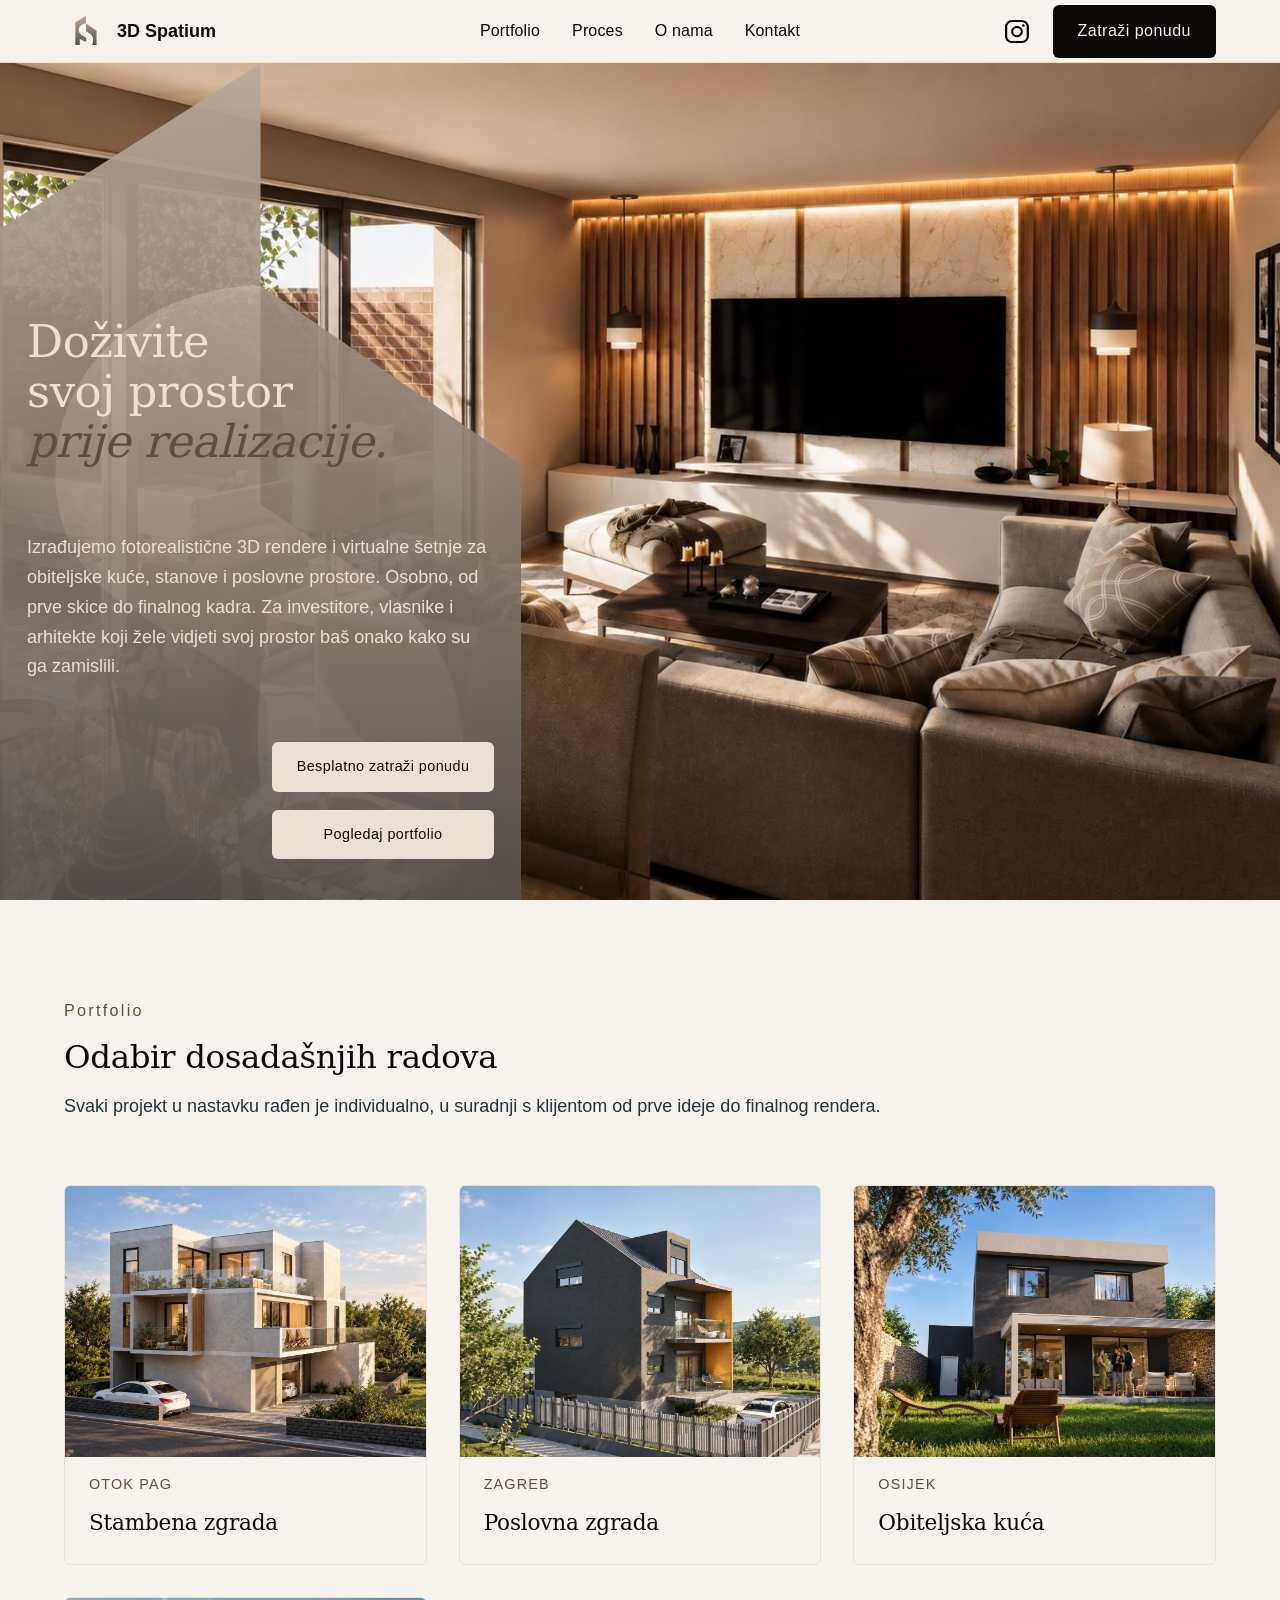
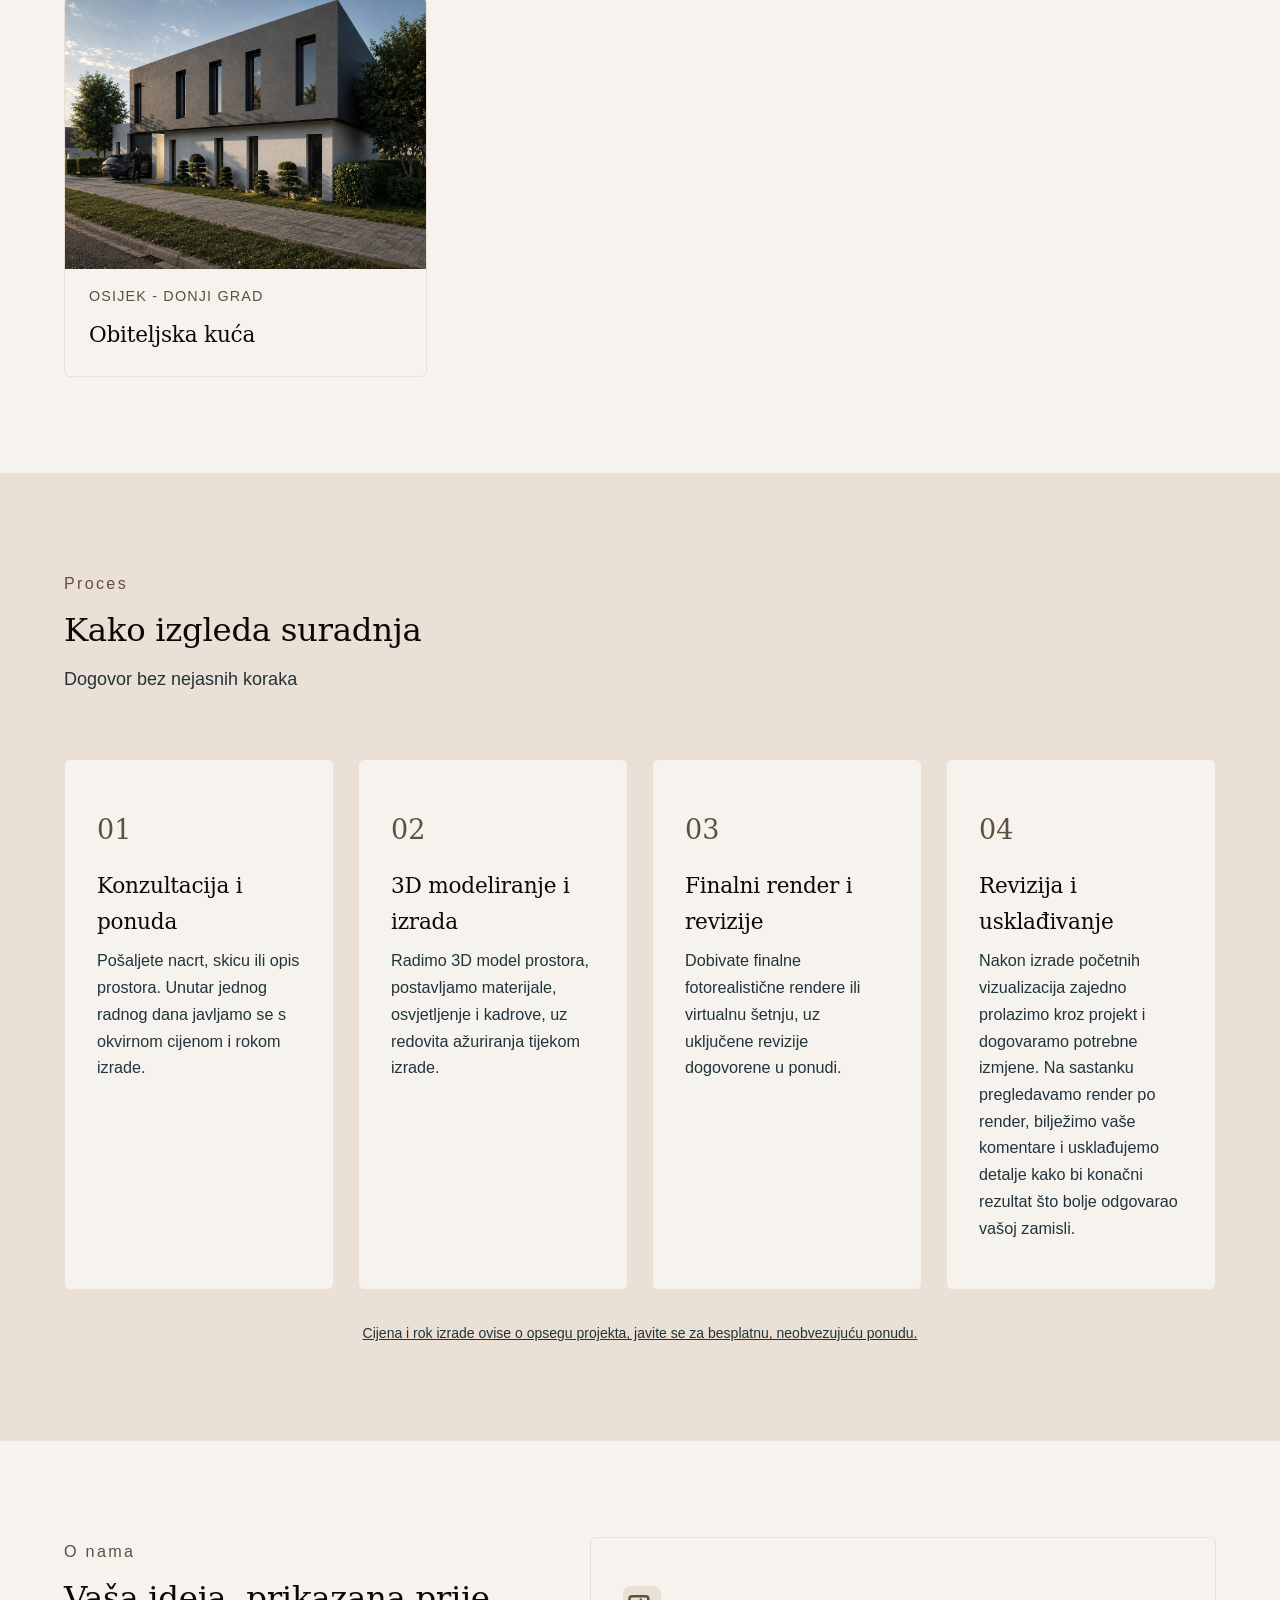
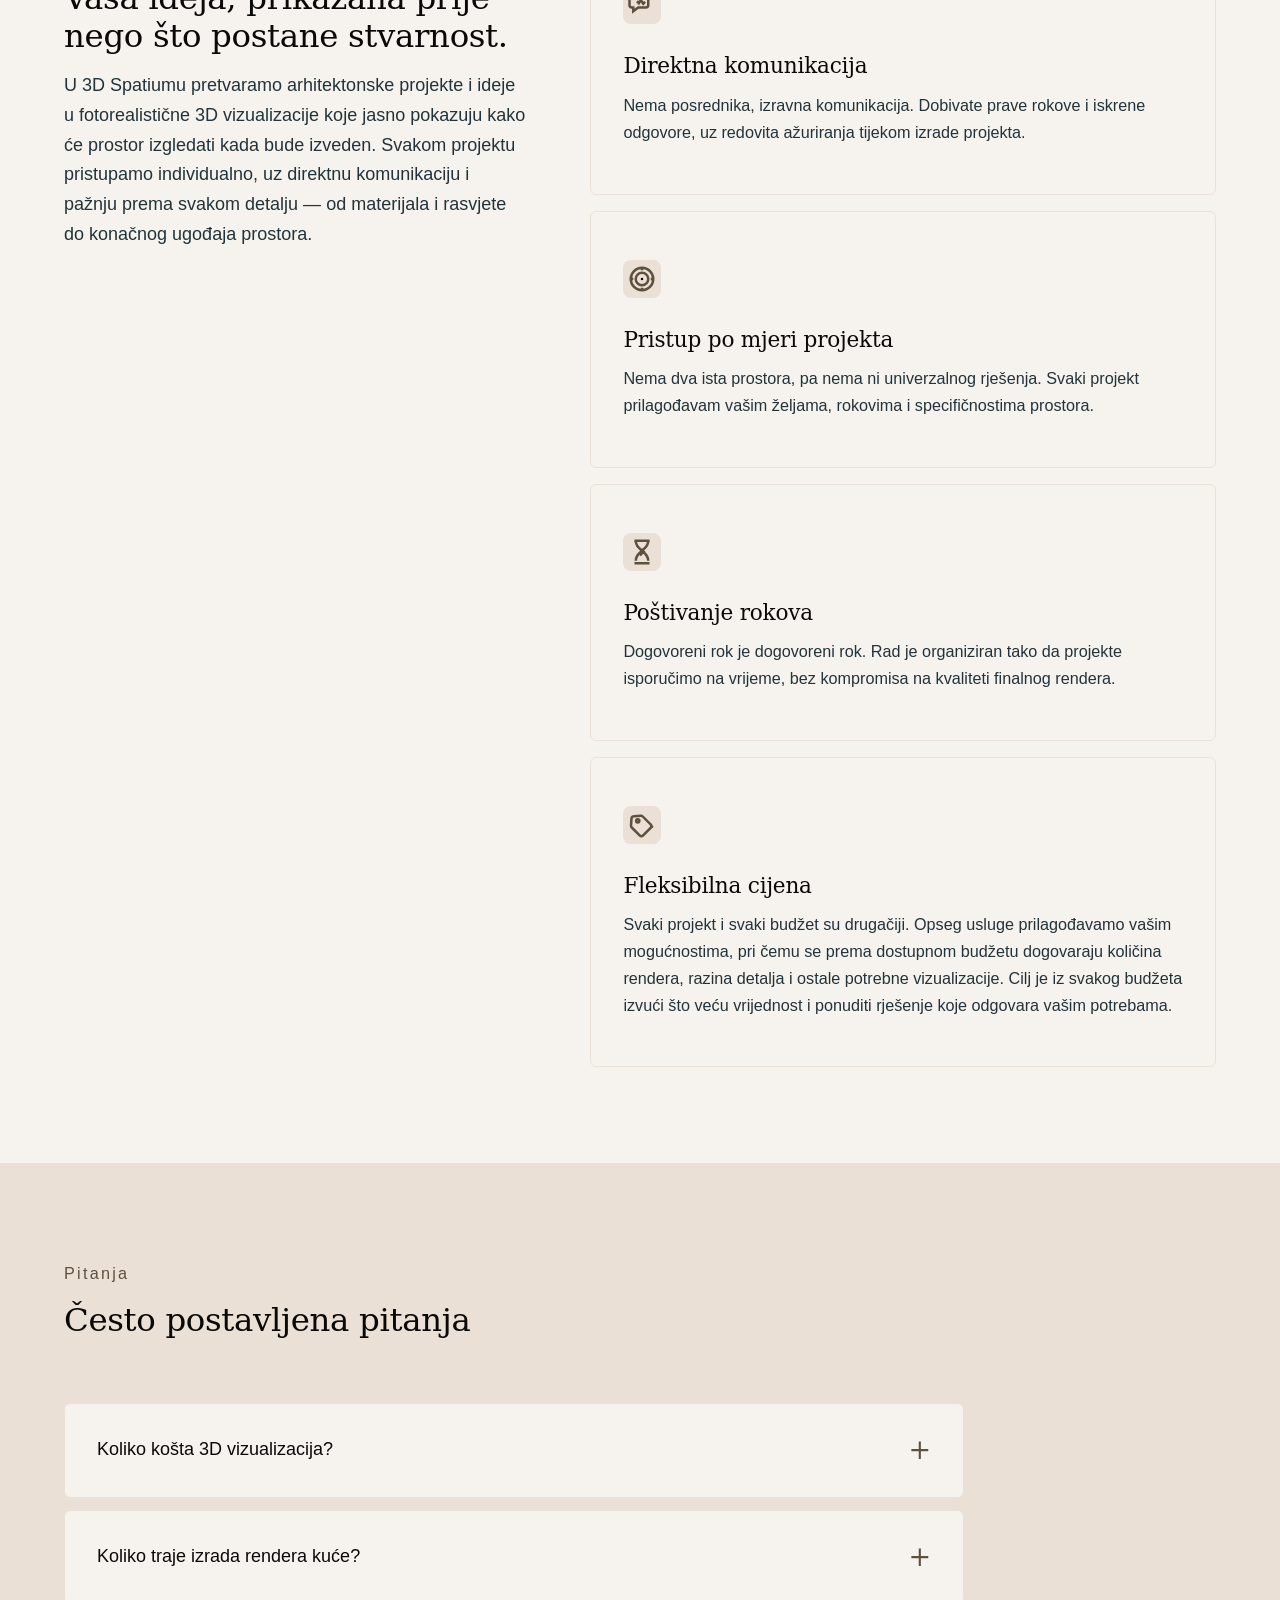
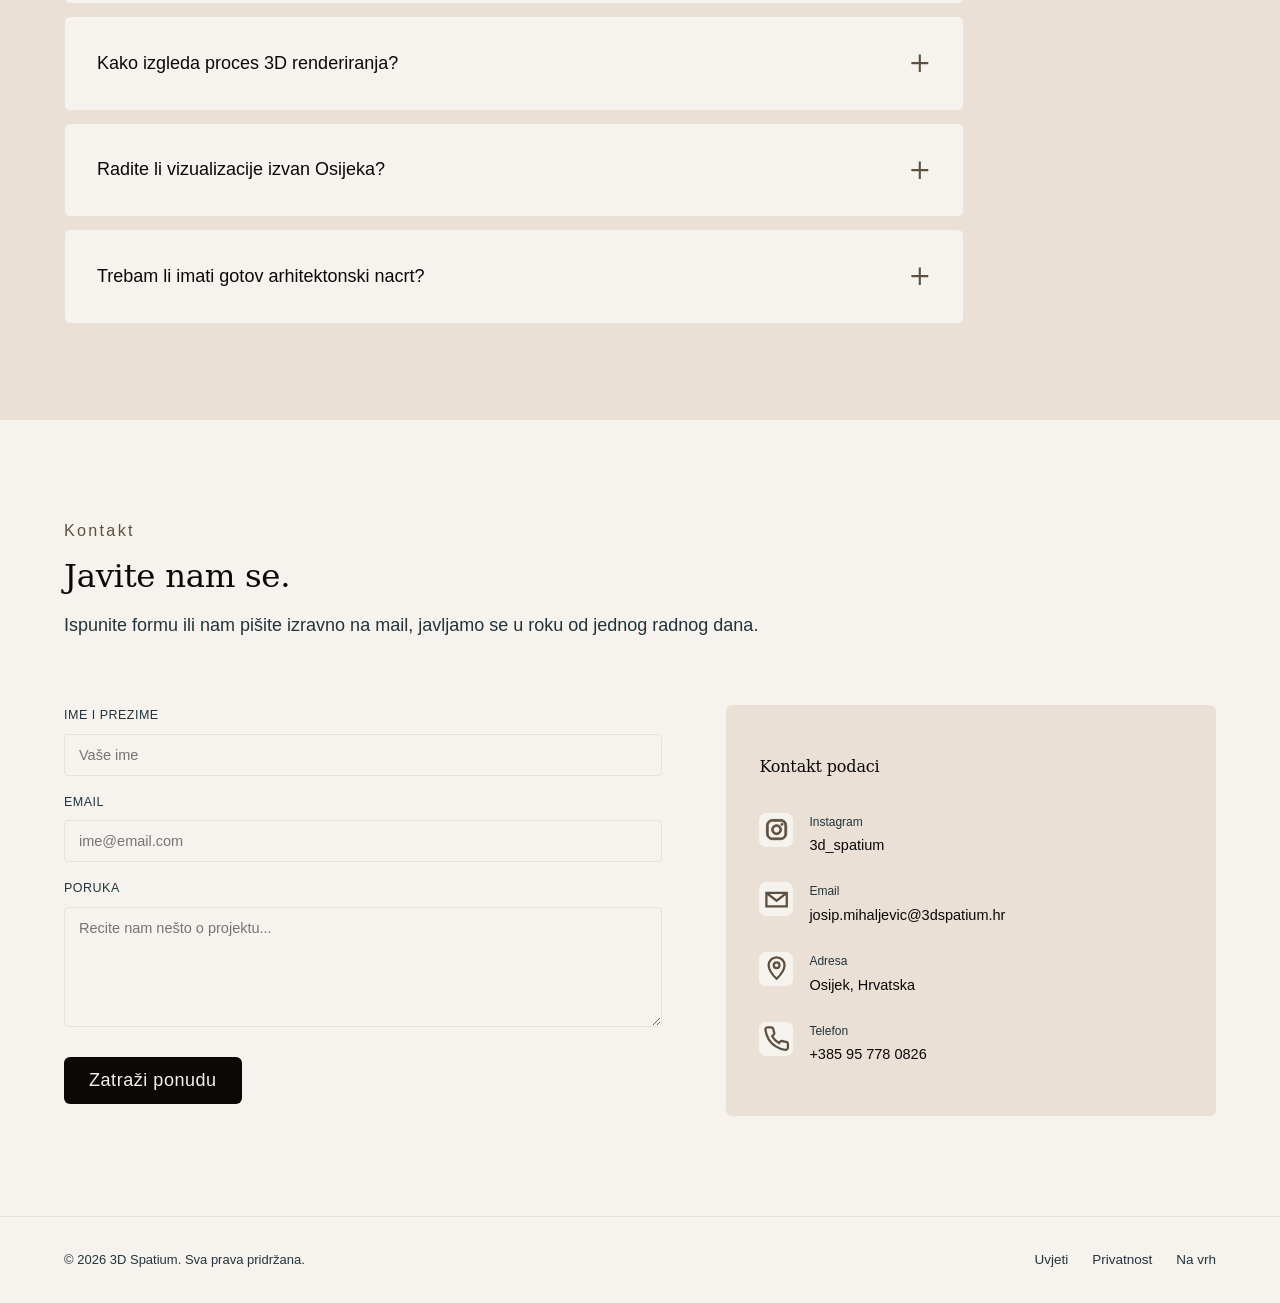
==== commit e4ca5d80: "- Added instagram to contact info - Enlarged svgs for contact info - Removed fill from instagram.svg" ====
--- a/index.html
+++ b/index.html
@@ -213,7 +213,7 @@
           </ul>
         </div>
         <div class="nav-cta">
-            <a href="https://www.instagram.com/3d_spatium/"><img src="slike/svg-logo/instagram-logo-facebook-2-svgrepo-com.svg"></a>
+            <a href="https://www.instagram.com/3d_spatium/"><img src="slike/svg-logo/instagram.svg"></a>
           <a href="#kontakt" class="btn btn-primary">Zatraži ponudu</a>
           <button
             class="menu-toggle"
@@ -608,11 +608,27 @@
               <h3>Kontakt podaci</h3>
               <div class="kinfo-row">
                 <div class="kinfo-ic">
+                  <svg fill="currentColor" stroke-width="1">
+                    <use xlink:href="slike/svg-logo/instagram.svg#img" href="slike/svg-logo/instagram.svg#img"></use>
+                  </svg>
+                </div>
+                <div>
+                  <div class="kinfo-label">Instagram</div>
+                  <div class="kinfo-value">
+                    <a href="https://www.instagram.com/3d_spatium/"
+                      >3d_spatium</a
+                    >
+                  </div>
+                </div>
+              </div>
+
+              <div class="kinfo-row">
+                <div class="kinfo-ic">
                   <svg viewBox="0 0 24 24" fill="none" stroke-width="2">
                     <path d="M3 6l9 7 9-7M3 6h18v12H3z" />
                   </svg>
                 </div>
-                <div>
+                <div> 
                   <div class="kinfo-label">Email</div>
                   <div class="kinfo-value">
                     <a href="mailto:josip.mihaljevic@3dspatium.hr"
--- a/styles.css
+++ b/styles.css
@@ -207,6 +207,7 @@
 }
 .nav-cta img{
   max-height: calc(var(--header-h)*0.5);
+  height: calc(var(--header-h)*0.5);
 }
 .center {
   position: absolute;
@@ -699,9 +700,10 @@
   justify-content: center;
 }
 .kinfo-ic svg {
-  width: 16px;
-  height: 16px;
+  width: 80%;
+  height: 80%;
   stroke: var(--brand);
+  color: var(--brand);
 }
 .kinfo-label {
   font-size: 12px;
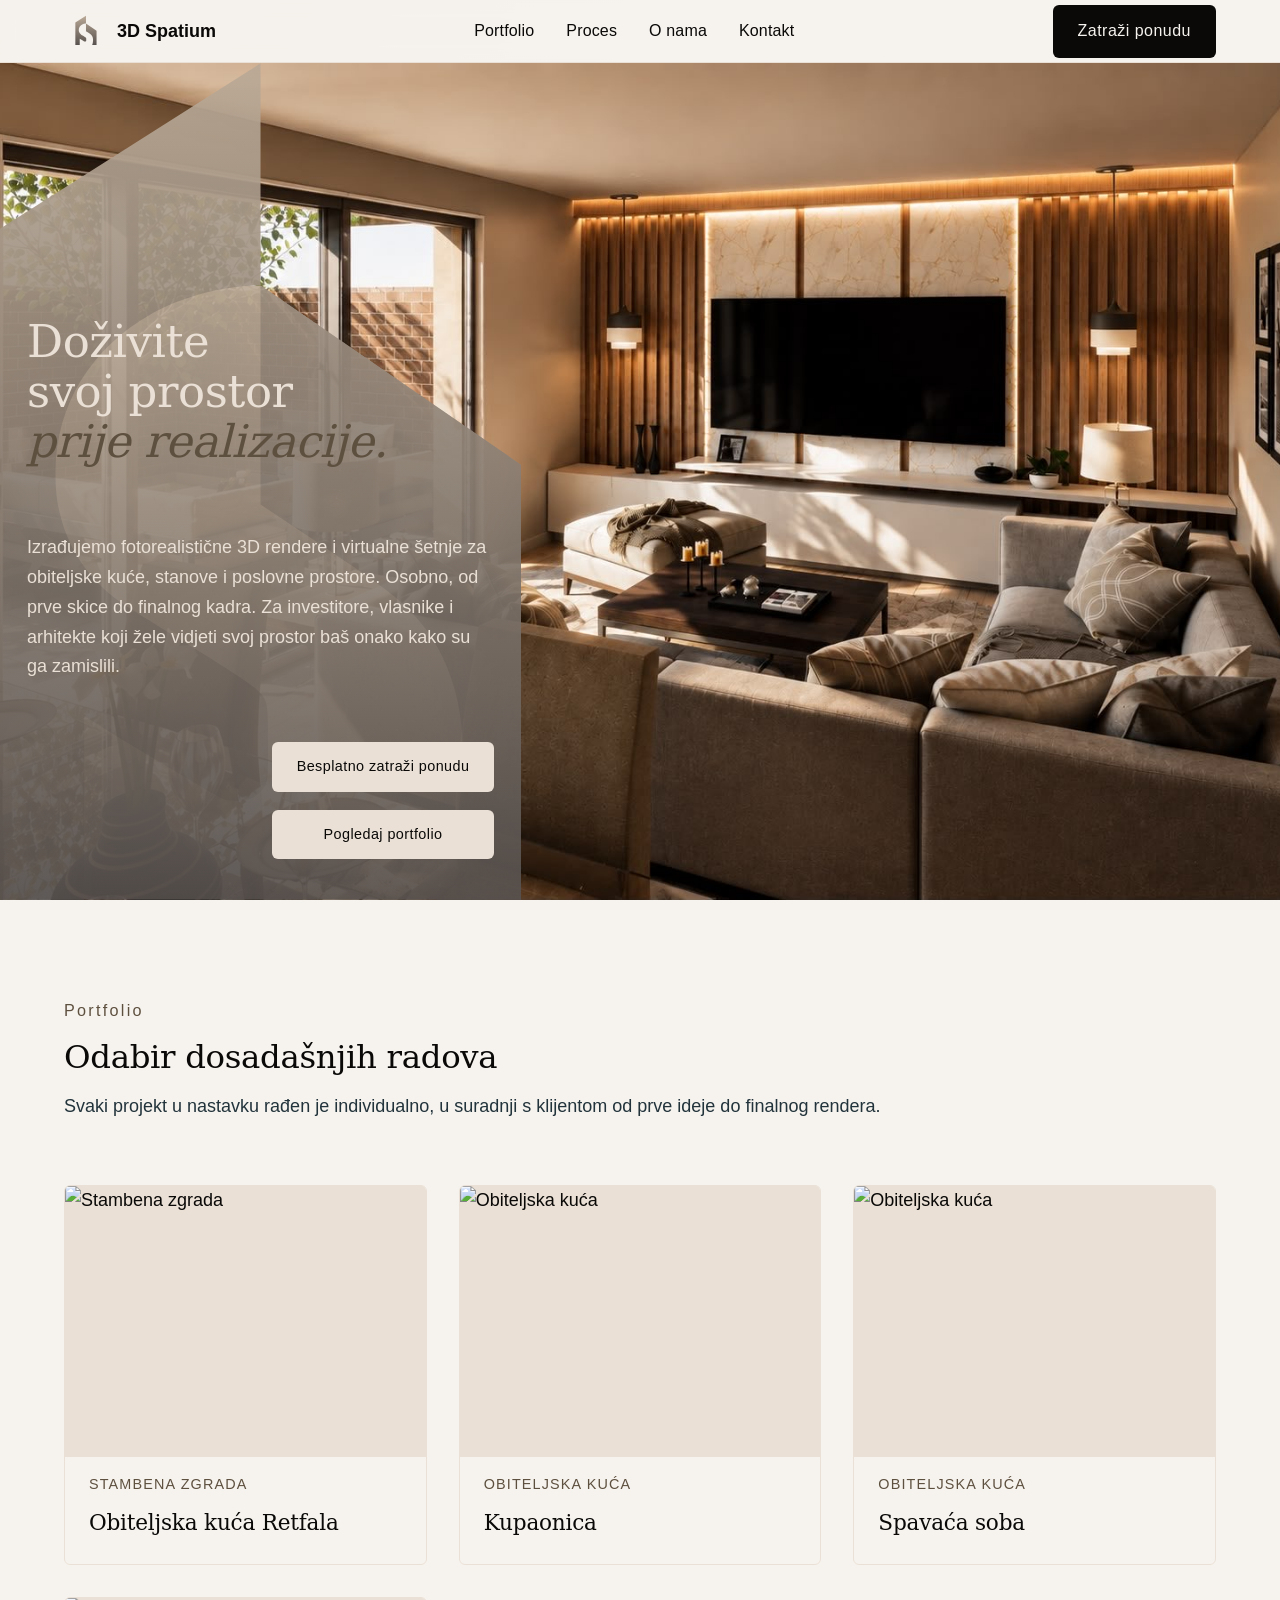
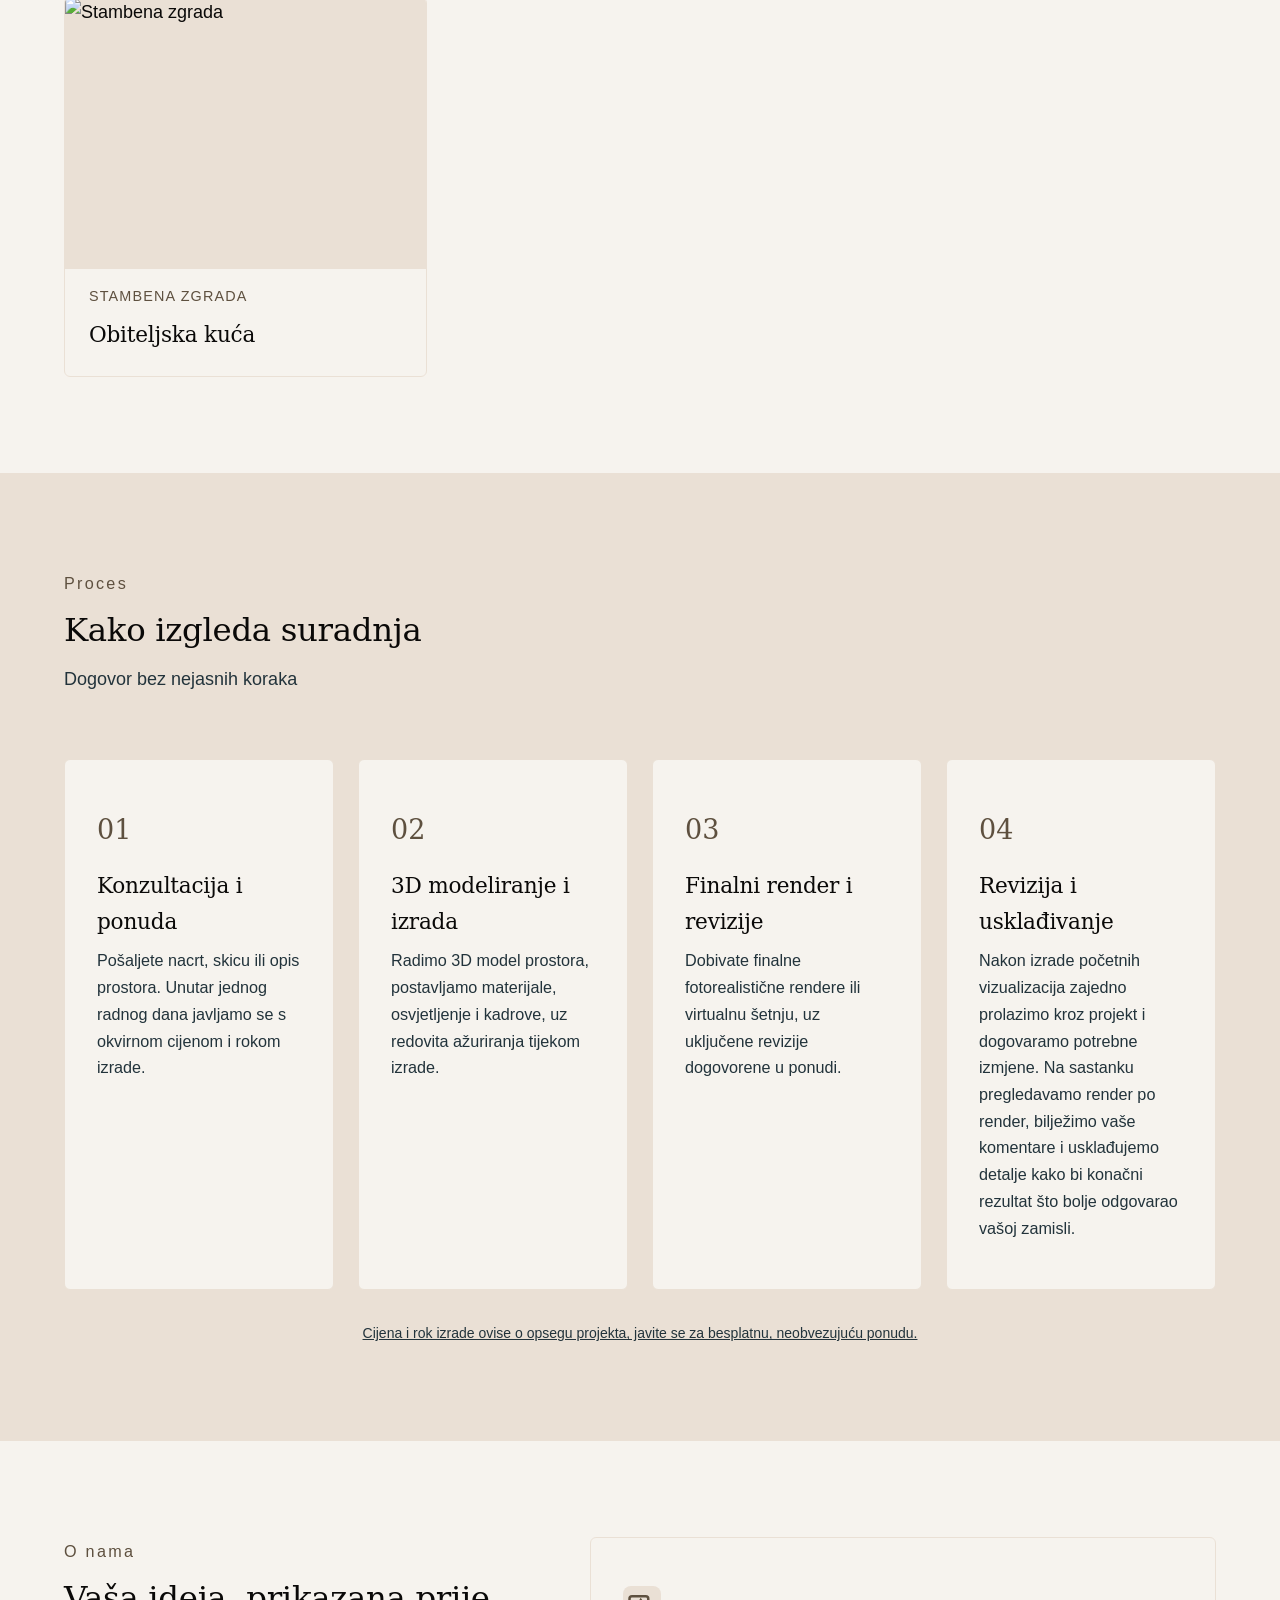
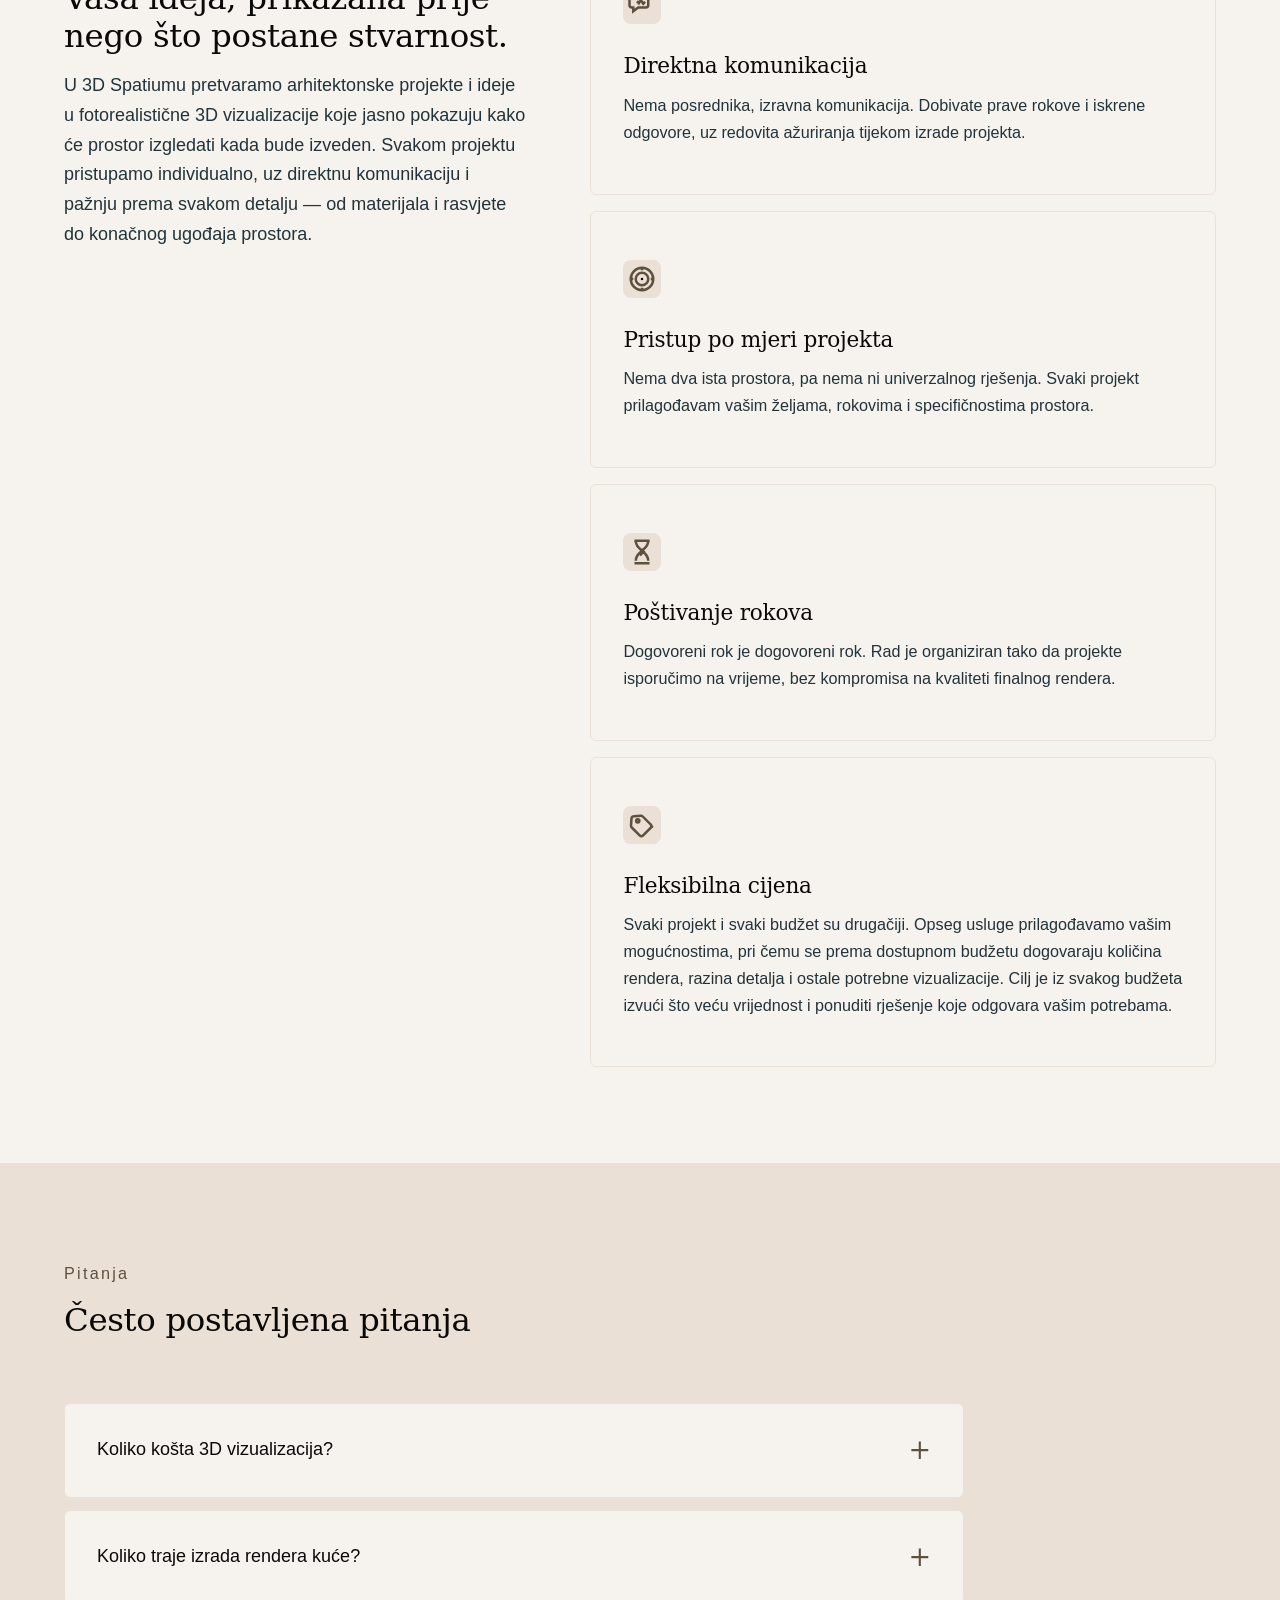
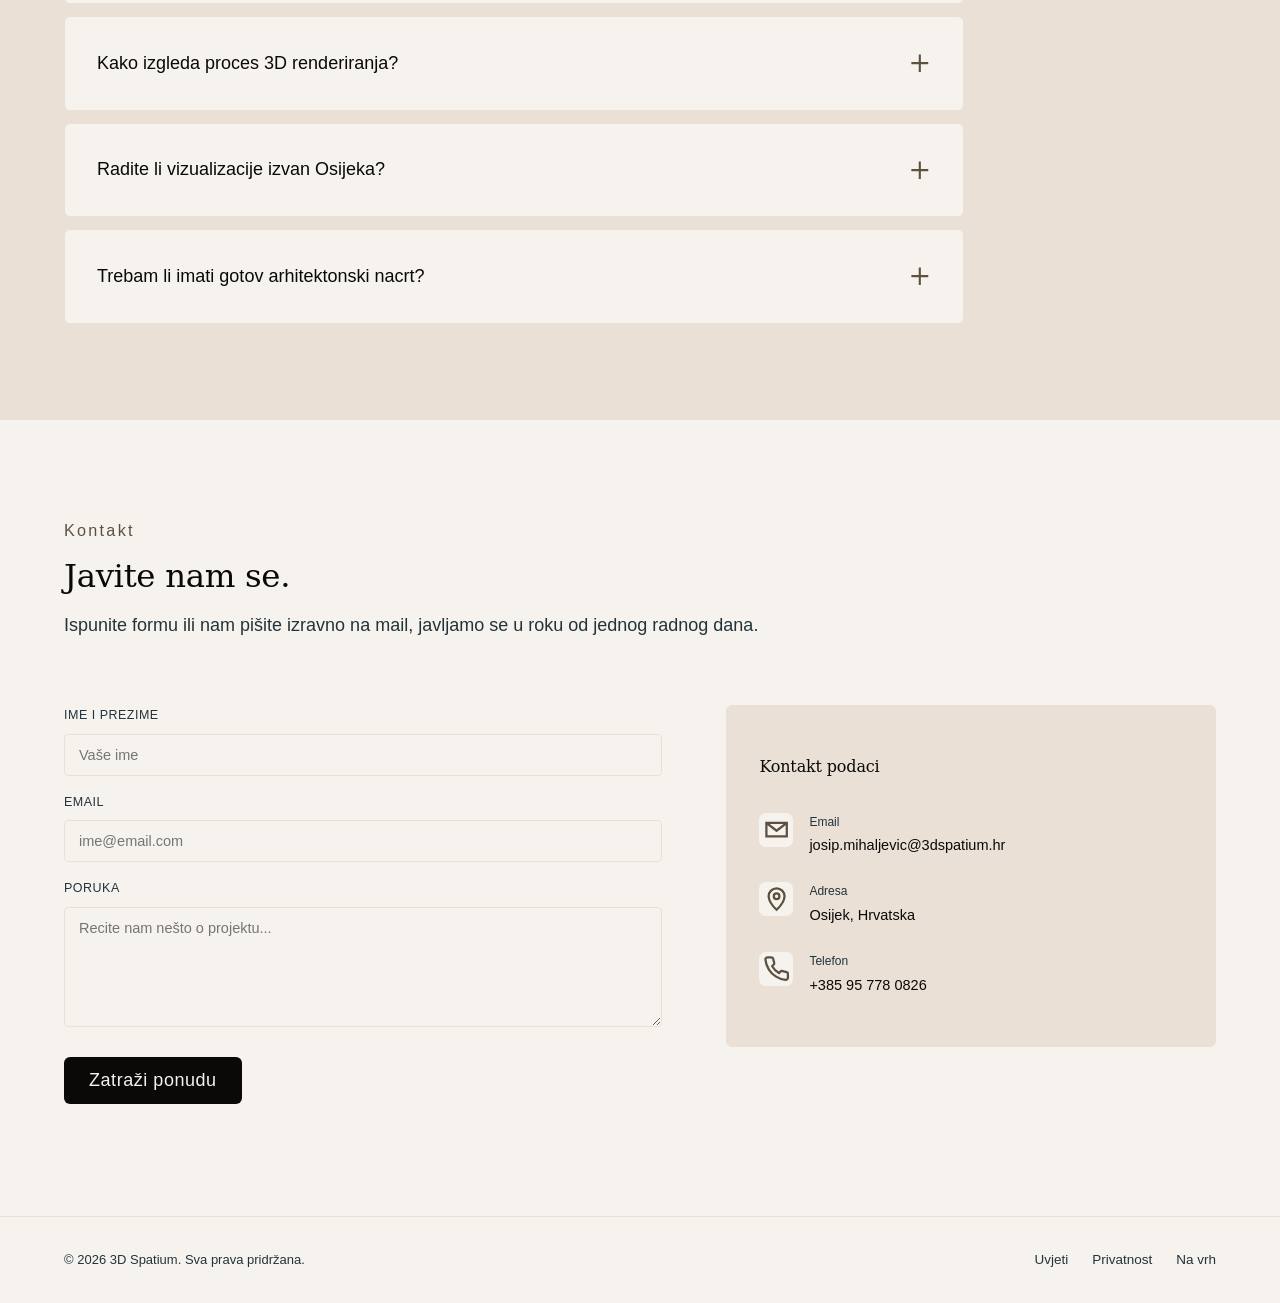
==== commit b1793fd0: "Polish punctuation in pricing FAQ" ====
--- a/index.html
+++ b/index.html
@@ -201,19 +201,16 @@
             3D Spatium
           </div>
         </a>
-        <div class="center">
-          <ul class="nav-links" id="navLinks">
-            <li><a href="#portfolio">Portfolio</a></li>
-            <li><a href="#proces">Proces</a></li>
-            <li><a href="#onama">O nama</a></li>
-            <li><a href="#kontakt">Kontakt</a></li>
-            <li class="nav-cta-mobile">
-              <a href="#kontakt" class="btn btn-primary">Zatraži ponudu</a>
-            </li>
-          </ul>
-        </div>
+        <ul class="nav-links" id="navLinks">
+          <li><a href="#portfolio">Portfolio</a></li>
+          <li><a href="#proces">Proces</a></li>
+          <li><a href="#onama">O nama</a></li>
+          <li><a href="#kontakt">Kontakt</a></li>
+          <li class="nav-cta-mobile">
+            <a href="#kontakt" class="btn btn-primary">Zatraži ponudu</a>
+          </li>
+        </ul>
         <div class="nav-cta">
-            <a href="https://www.instagram.com/3d_spatium/"><img src="slike/svg-logo/instagram.svg"></a>
           <a href="#kontakt" class="btn btn-primary">Zatraži ponudu</a>
           <button
             class="menu-toggle"
@@ -271,8 +268,8 @@
             <div class="pf-card reveal">
               <div class="pf-img">
                 <img
-                  src="slike/projekt1/1.webp"
-                  data-extra="slike/projekt1/2.webp, slike/projekt1/3.webp, slike/projekt1/4.webp"
+                  src="slike/projekt4/obiteljska kuca retfala 4.jpeg"
+                  data-extra="slike/projekt4/obiteljska kuca retfala 2.jpeg,slike/projekt4/obiteljska kuca retfala 3.jpeg, slike/projekt4/obiteljska kuca retfala.jpeg"
                   alt="Stambena zgrada"
                   loading="lazy"
                   width="800"
@@ -280,33 +277,17 @@
                 />
               </div>
               <div class="pf-body">
-                <span class="pf-tag">Otok Pag</span>
-                <h3>Stambena zgrada</h3>
+                <span class="pf-tag">Stambena zgrada</span>
+                <h3>Obiteljska kuća Retfala</h3>
               </div>
             </div>
             
-            <div class="pf-card reveal">
+
+              <div class="pf-card reveal">
               <div class="pf-img">
                 <img
-                  src="slike/projekt2/1.webp"
-                  data-extra="slike/projekt2/2.webp, slike/projekt2/3.webp, slike/projekt2/4.webp, slike/projekt2/5.webp, slike/projekt2/6.webp, slike/projekt2/7.webp, slike/projekt2/8.webp"
-                  alt="Poslovna zgrada"
-                  loading="lazy"
-                  width="800"
-                  height="600"
-                />
-              </div>
-              <div class="pf-body">
-                <span class="pf-tag">Zagreb</span>
-                <h3>Poslovna zgrada</h3>
-              </div>
-            </div>
-
-            <div class="pf-card reveal">
-              <div class="pf-img">
-                <img
-                  src="slike/projekt3/1.webp"
-                  data-extra="slike/projekt3/2.webp, slike/projekt3/3.webp, slike/projekt3/4.webp, slike/projekt3/5.webp, slike/projekt3/6.webp, slike/projekt3/7.webp, slike/projekt3/8.webp, slike/projekt3/9.webp"
+                  src="slike/projekt5/kupaonica.jpeg"
+                  data-extra=""
                   alt="Obiteljska kuća"
                   loading="lazy"
                   width="800"
@@ -314,16 +295,16 @@
                 />
               </div>
               <div class="pf-body">
-                <span class="pf-tag">Osijek</span>
-                <h3>Obiteljska kuća</h3>
-              </div>
-            </div>
-
-            <div class="pf-card reveal">
+                <span class="pf-tag">Obiteljska kuća</span>
+                <h3>Kupaonica</h3>
+              </div>
+            </div>
+
+<div class="pf-card reveal">
               <div class="pf-img">
                 <img
-                  src="slike/projekt4/1.webp"
-                  data-extra="slike/projekt4/2.webp, slike/projekt4/3.webp, slike/projekt4/4.webp"
+                  src="slike/projekt1/glavna.jpg"
+                  data-extra="slike/projekt2/glavna.jpg"
                   alt="Obiteljska kuća"
                   loading="lazy"
                   width="800"
@@ -331,7 +312,28 @@
                 />
               </div>
               <div class="pf-body">
-                <span class="pf-tag">Osijek - Donji Grad</span>
+                <span class="pf-tag">Obiteljska kuća</span>
+                <h3>Spavaća soba</h3>
+              </div>
+            </div>
+
+
+          
+
+
+            <div class="pf-card reveal">
+              <div class="pf-img">
+                <img
+                  src="slike/projekt3/obiteljska kuca doljnji grad.jpeg"
+                  data-extra=""
+                  alt="Stambena zgrada"
+                  loading="lazy"
+                  width="800"
+                  height="600"
+                />
+              </div>
+              <div class="pf-body">
+                <span class="pf-tag">Stambena zgrada</span>
                 <h3>Obiteljska kuća</h3>
               </div>
             </div>
@@ -499,7 +501,7 @@
                 Svaki projekt je drugačiji, zato cijenu određujemo u dogovoru s
                 klijentom, ovisno o njegovim potrebama i mogućnostima. Nakon što
                 saznamo vaš okvirni budžet i opseg projekta, dogovaramo što se u
-                tom okviru može izraditi — od broja i vrste rendera do razine
+                tom okviru može izraditi, od broja i vrste rendera do razine
                 detalja i eventualnih dodatnih vizualizacija.
               </p>
               <p>
@@ -608,27 +610,11 @@
               <h3>Kontakt podaci</h3>
               <div class="kinfo-row">
                 <div class="kinfo-ic">
-                  <svg fill="currentColor" stroke-width="1">
-                    <use xlink:href="slike/svg-logo/instagram.svg#img" href="slike/svg-logo/instagram.svg#img"></use>
-                  </svg>
-                </div>
-                <div>
-                  <div class="kinfo-label">Instagram</div>
-                  <div class="kinfo-value">
-                    <a href="https://www.instagram.com/3d_spatium/"
-                      >3d_spatium</a
-                    >
-                  </div>
-                </div>
-              </div>
-
-              <div class="kinfo-row">
-                <div class="kinfo-ic">
                   <svg viewBox="0 0 24 24" fill="none" stroke-width="2">
                     <path d="M3 6l9 7 9-7M3 6h18v12H3z" />
                   </svg>
                 </div>
-                <div> 
+                <div>
                   <div class="kinfo-label">Email</div>
                   <div class="kinfo-value">
                     <a href="mailto:josip.mihaljevic@3dspatium.hr"
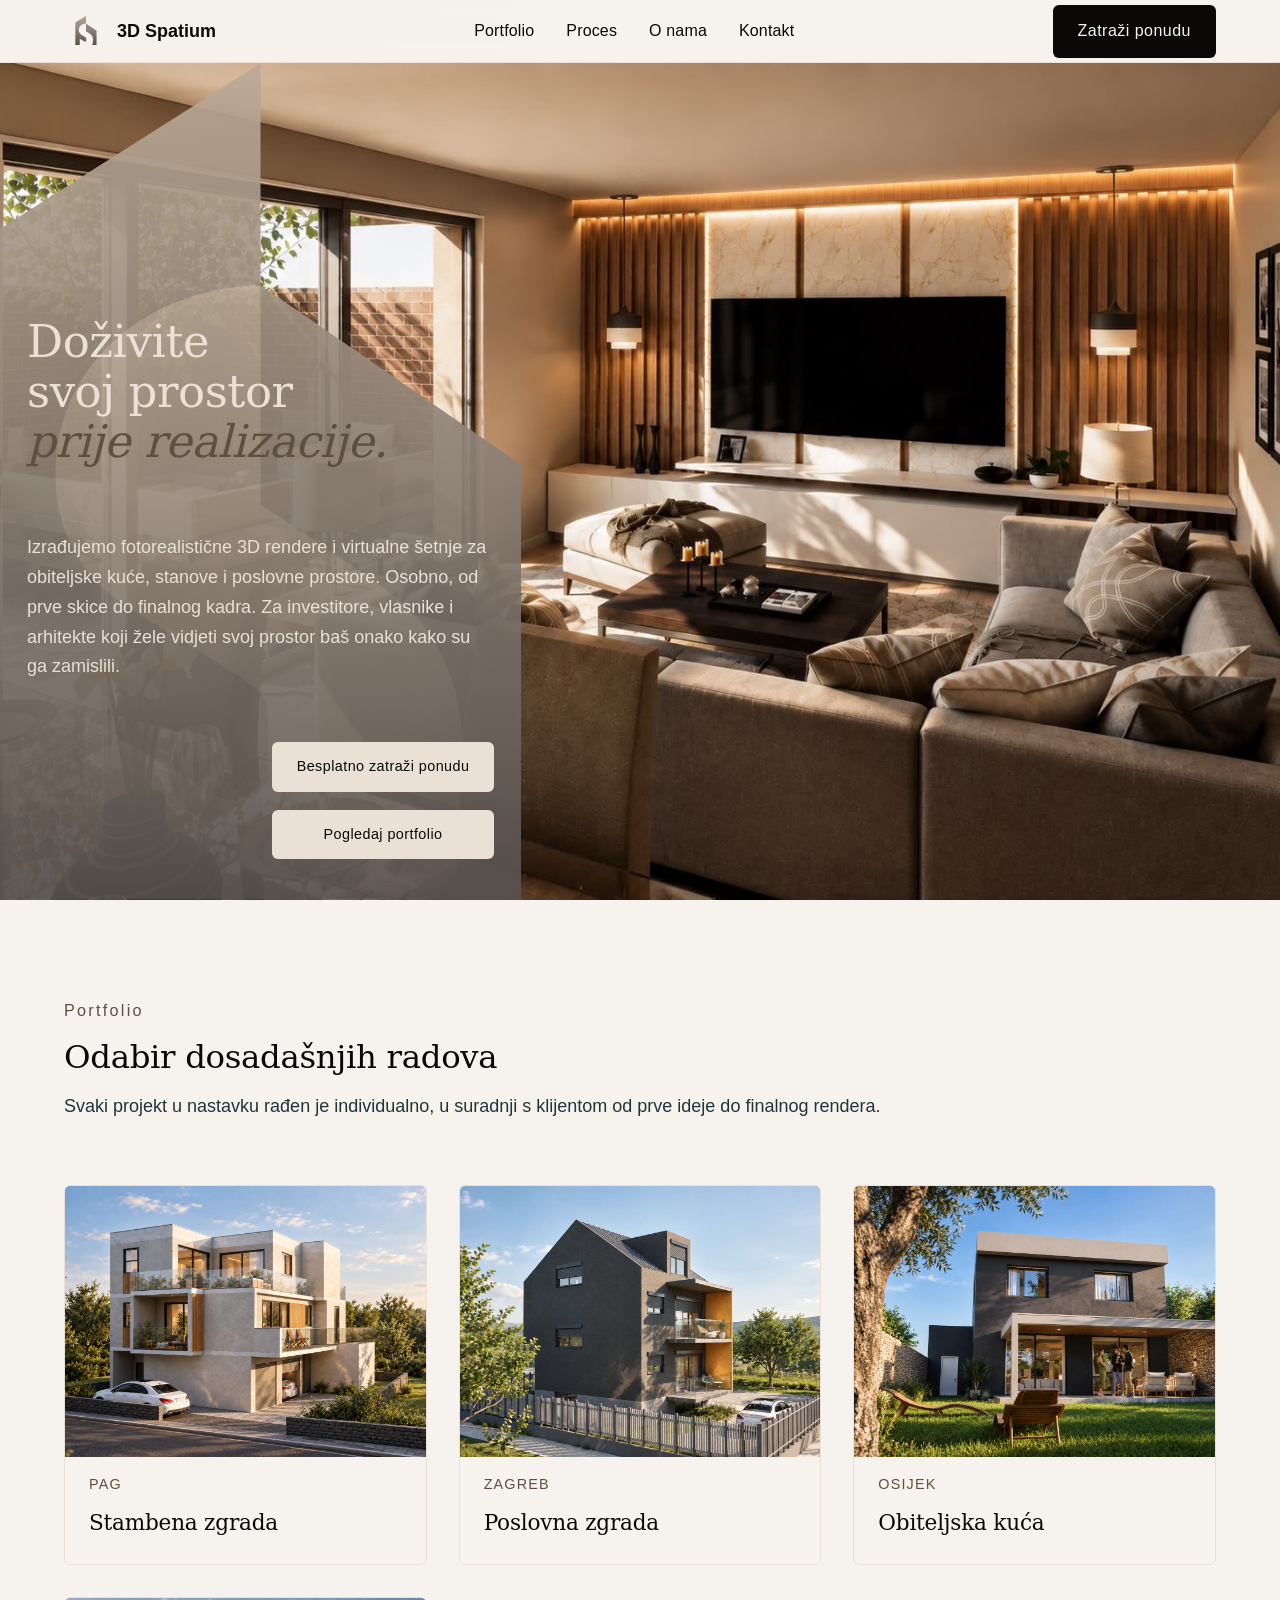
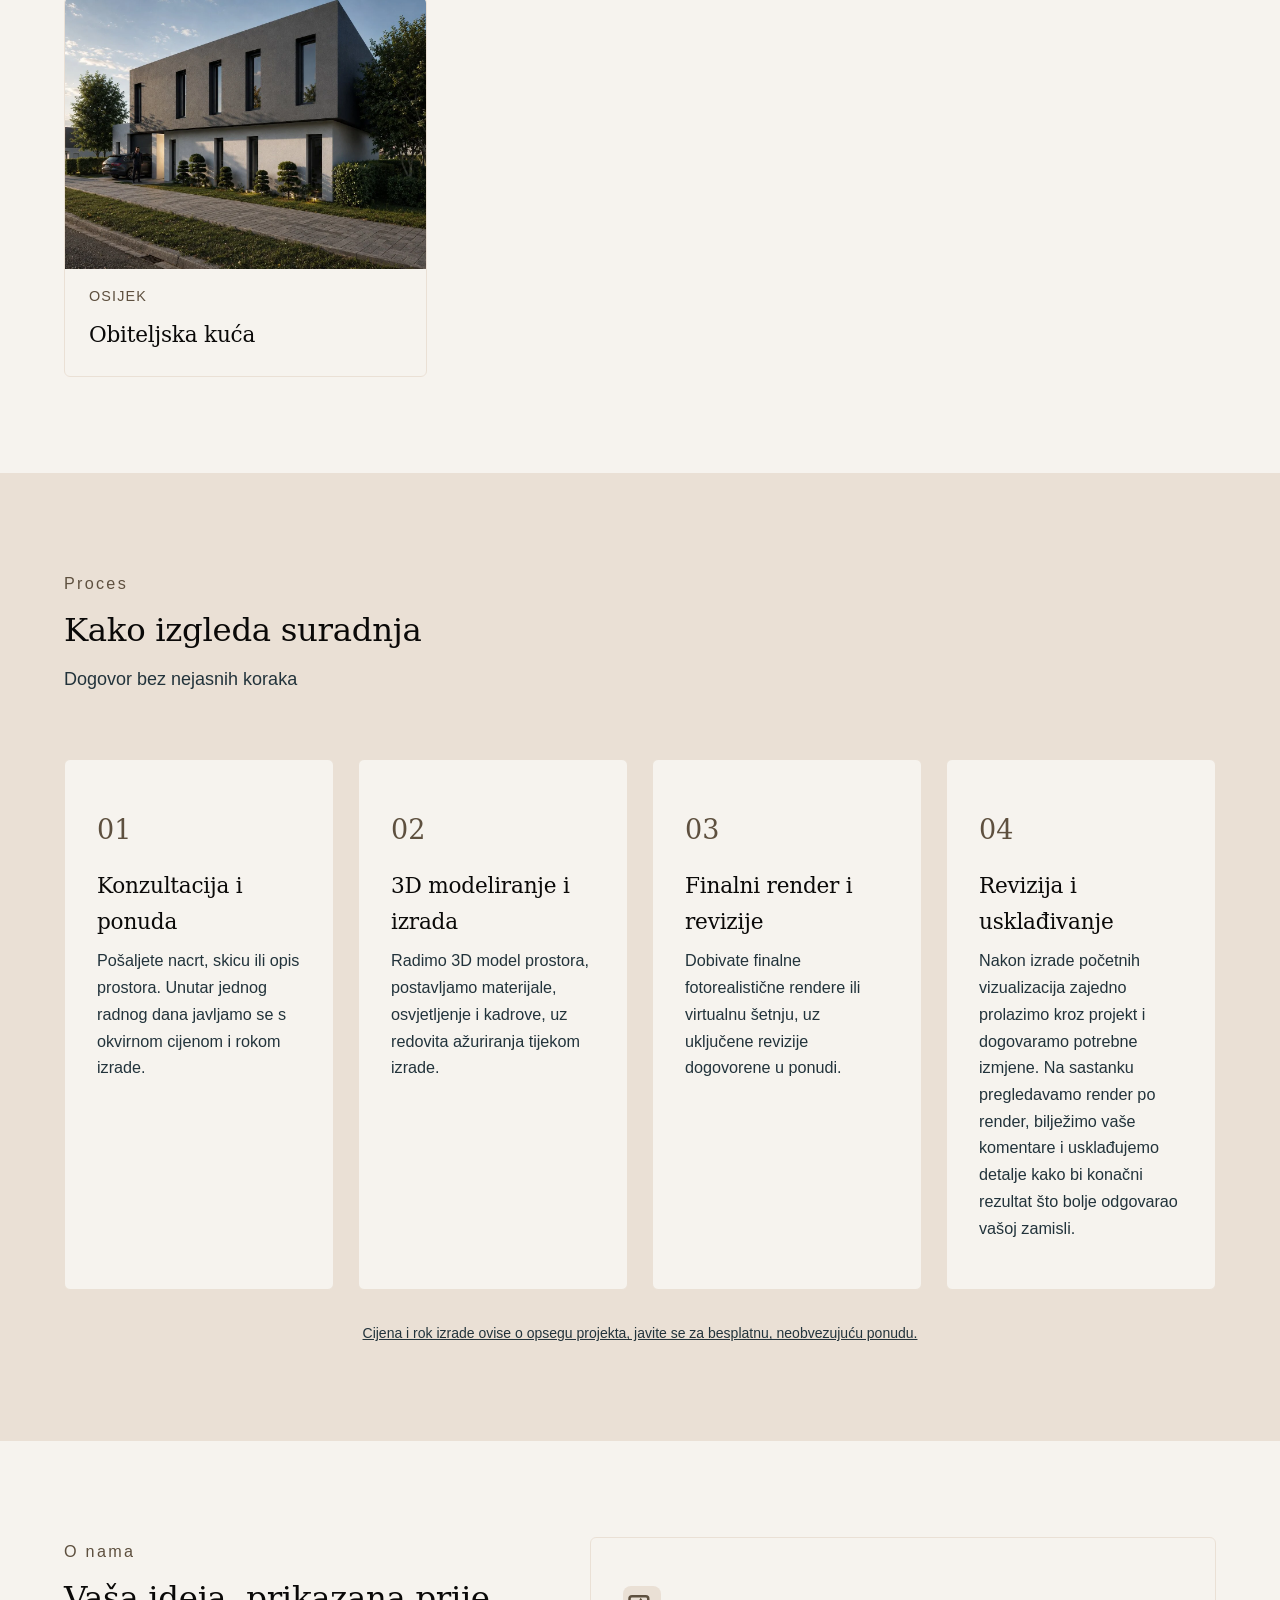
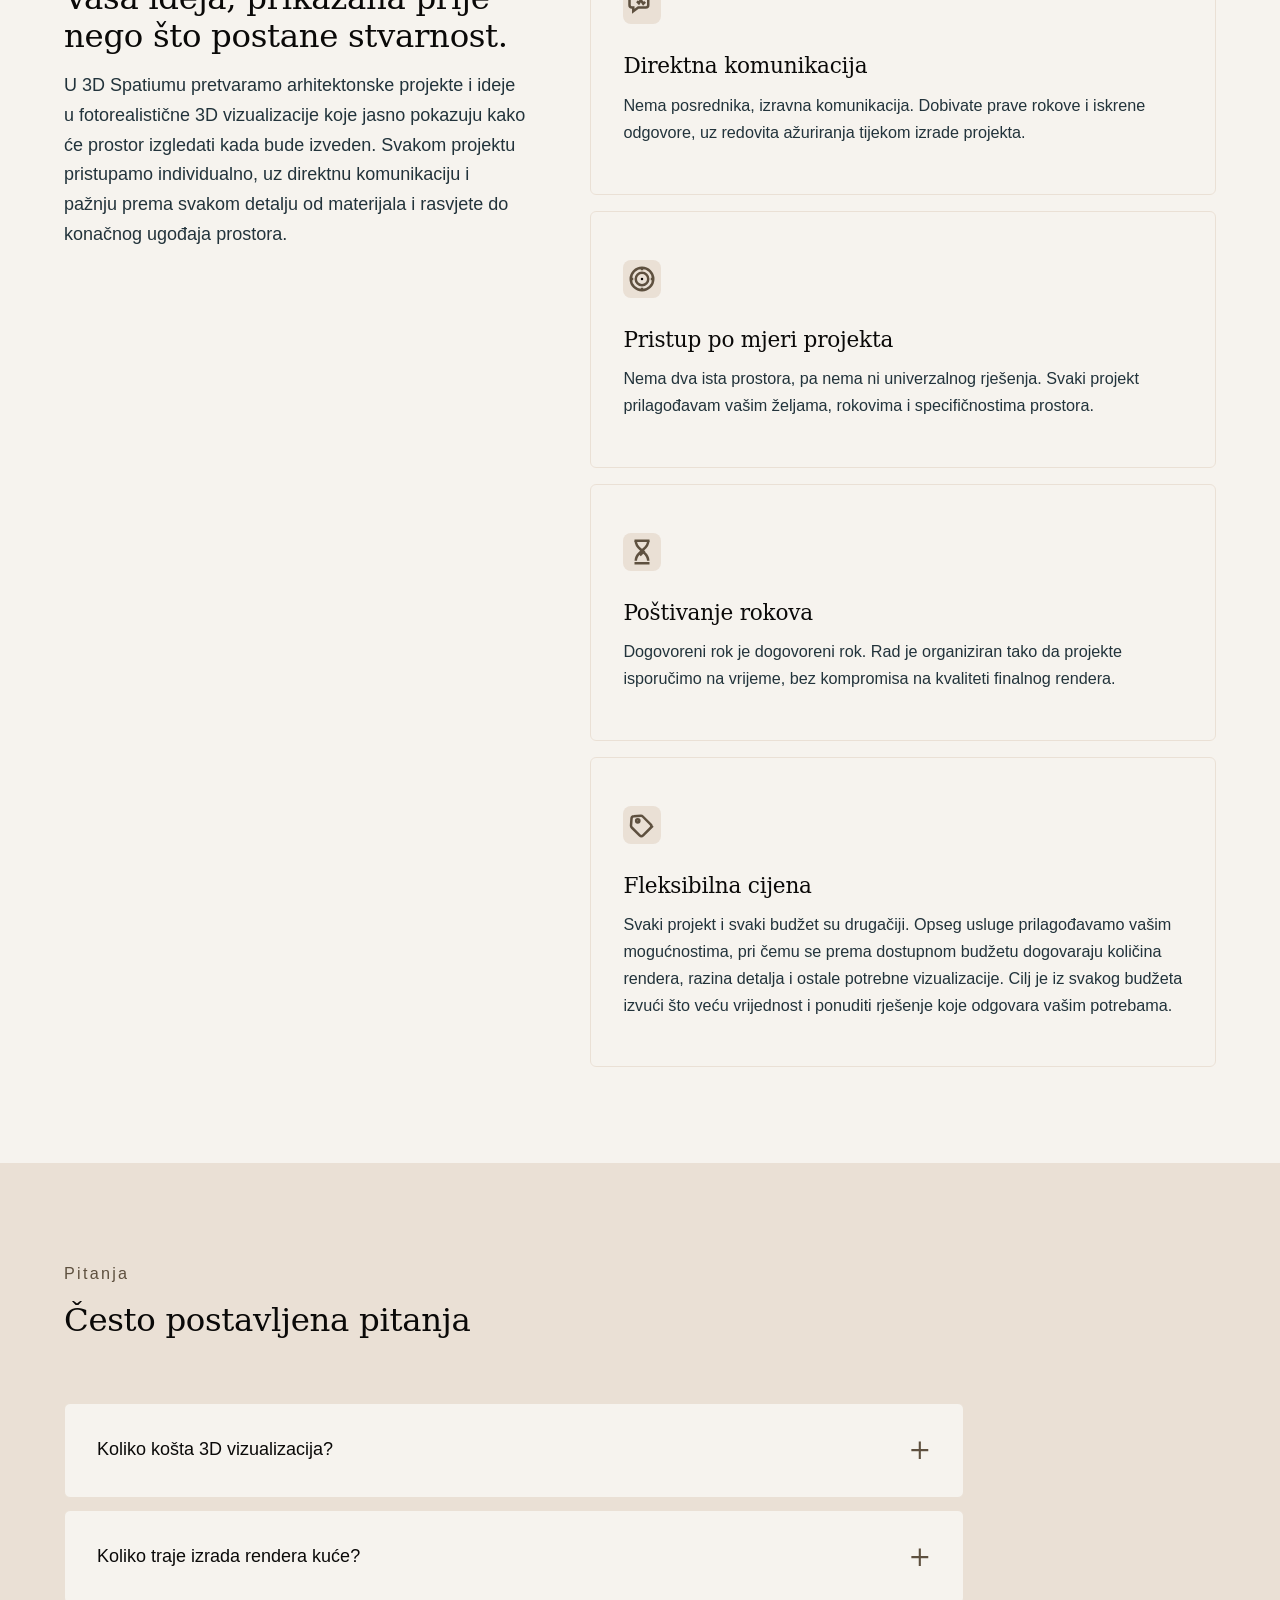
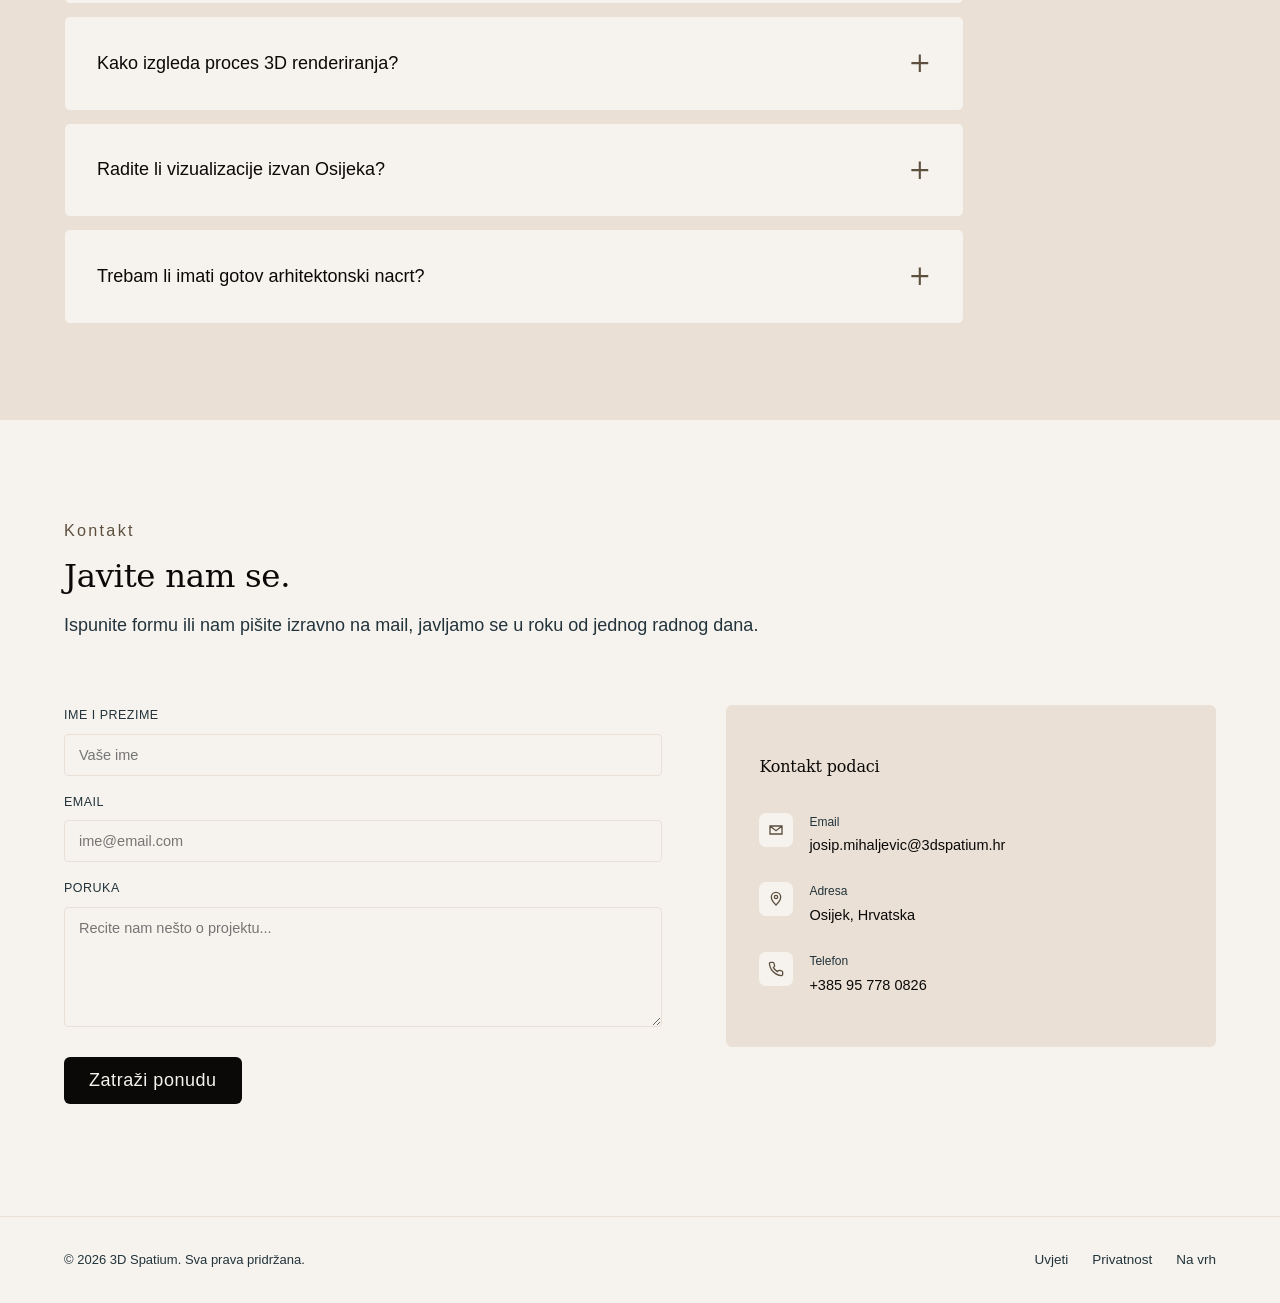
==== commit 5d03f444: "Fix production reliability and restore original project galleries" ====
--- a/index.html
+++ b/index.html
@@ -12,7 +12,7 @@
       name="description"
       content="Izrađujemo fotorealistične 3D vizualizacije, rendere kuća i stanova, interijere, eksterijere i virtualne šetnje. Studio iz Osijeka."
     />
-    <link rel="stylesheet" href="styles.css?v=2.1" />
+    <link rel="stylesheet" href="styles.css?v=2.4" />
     <!-- If JS is unavailable, .reveal elements must not stay invisible forever (see styles.css) -->
     <noscript>
       <style>
@@ -23,12 +23,6 @@
       </style>
     </noscript>
 
-    <link rel="preconnect" href="https://fonts.googleapis.com" />
-    <link rel="preconnect" href="https://fonts.gstatic.com" crossorigin />
-    <link
-      href="https://fonts.googleapis.com/css2?family=Fraunces:opsz,wght@9..144,400;9..144,500;9..144,600&family=Inter:wght@400;500;600&display=swap"
-      rel="stylesheet.css"
-    />
 
     <!-- SEO -->
     <meta name="geo.region" content="HR-14" />
@@ -46,10 +40,9 @@
       property="og:description"
       content="Izrađujemo fotorealistične 3D rendere i virtualne šetnje kroz vaš budući prostor. Arhitektonska vizualizacija po mjeri, brzo i povoljno."
     />
-    <!-- IMAGE-PENDING: og-image.jpg must exist at 1200x630px minimum before launch -->
     <meta
       property="og:image"
-      content="https://3dspatium.hr/slike/og-image.jpg"
+      content="https://3dspatium.hr/slike/glavna.jpg"
     />
     <meta property="og:url" content="https://3dspatium.hr/" />
     <meta property="og:locale" content="hr_HR" />
@@ -64,7 +57,7 @@
     />
     <meta
       name="twitter:image"
-      content="https://3dspatium.hr/slike/og-image.jpg"
+      content="https://3dspatium.hr/slike/glavna.jpg"
     />
 
     <script type="application/ld+json">
@@ -191,6 +184,7 @@
   <body  id="top">
     <header>
       <nav class="wrap">
+        <a href="#top" class="logo">
           <div class="logo-text">
             <img
               src="slike/favicon.svg"
@@ -217,6 +211,7 @@
             id="menuToggle"
             aria-label="Otvori izbornik"
             aria-expanded="false"
+            aria-controls="navLinks"
           >
             <span></span><span></span><span></span>
           </button>
@@ -228,7 +223,7 @@
     <main>
       <!-- HERO -->
       <section class="hero">
-          <img class="hero-bg", src="slike/glavna.jpg" fetchpriority="high">
+          <img class="hero-bg" src="slike/glavna.jpg" alt="" fetchpriority="high">
           <div class="hero-content-bg">
             <img src="slike/logo-pozadina-alt.svg" alt="Logo" fetchpriority="high">
           </div>
@@ -248,7 +243,6 @@
               <a href="#portfolio" class="btn btn-secondary">Pogledaj portfolio</a>
             </div>
           </div>
-        </div>
       </section>
 
       <!-- PORTFOLIO — moved directly under hero: proof before claims -->
@@ -262,14 +256,13 @@
               klijentom od prve ideje do finalnog rendera.
             </p>
           </div>
-          <!-- IMAGE-PENDING: placeholder images below (favicon reused) until client delivers real renders -->
           <div class="portfolio-grid">
             
             <div class="pf-card reveal">
               <div class="pf-img">
                 <img
-                  src="slike/projekt4/obiteljska kuca retfala 4.jpeg"
-                  data-extra="slike/projekt4/obiteljska kuca retfala 2.jpeg,slike/projekt4/obiteljska kuca retfala 3.jpeg, slike/projekt4/obiteljska kuca retfala.jpeg"
+                  src="slike/projekt1/1.webp"
+                  data-extra="slike/projekt1/2.webp, slike/projekt1/3.webp, slike/projekt1/4.webp"
                   alt="Stambena zgrada"
                   loading="lazy"
                   width="800"
@@ -277,8 +270,8 @@
                 />
               </div>
               <div class="pf-body">
-                <span class="pf-tag">Stambena zgrada</span>
-                <h3>Obiteljska kuća Retfala</h3>
+                <span class="pf-tag">PAG</span>
+                <h3>Stambena zgrada</h3>
               </div>
             </div>
             
@@ -286,8 +279,25 @@
               <div class="pf-card reveal">
               <div class="pf-img">
                 <img
-                  src="slike/projekt5/kupaonica.jpeg"
-                  data-extra=""
+                  src="slike/projekt2/1.webp"
+                  data-extra="slike/projekt2/2.webp, slike/projekt2/3.webp, slike/projekt2/4.webp, slike/projekt2/5.webp, slike/projekt2/6.webp, slike/projekt2/7.webp, slike/projekt2/8.webp"
+                  alt="Poslovna zgrada"
+                  loading="lazy"
+                  width="800"
+                  height="600"
+                />
+              </div>
+              <div class="pf-body">
+                <span class="pf-tag">ZAGREB</span>
+                <h3>Poslovna zgrada</h3>
+              </div>
+            </div>
+
+<div class="pf-card reveal">
+              <div class="pf-img">
+                <img
+                  src="slike/projekt3/1.webp"
+                  data-extra="slike/projekt3/2.webp, slike/projekt3/3.webp, slike/projekt3/4.webp, slike/projekt3/5.webp, slike/projekt3/6.webp, slike/projekt3/7.webp, slike/projekt3/8.webp, slike/projekt3/9.webp"
                   alt="Obiteljska kuća"
                   loading="lazy"
                   width="800"
@@ -295,16 +305,20 @@
                 />
               </div>
               <div class="pf-body">
-                <span class="pf-tag">Obiteljska kuća</span>
-                <h3>Kupaonica</h3>
-              </div>
-            </div>
-
-<div class="pf-card reveal">
+                <span class="pf-tag">OSIJEK</span>
+                <h3>Obiteljska kuća</h3>
+              </div>
+            </div>
+
+
+          
+
+
+            <div class="pf-card reveal">
               <div class="pf-img">
                 <img
-                  src="slike/projekt1/glavna.jpg"
-                  data-extra="slike/projekt2/glavna.jpg"
+                  src="slike/projekt4/1.webp"
+                  data-extra="slike/projekt4/2.webp, slike/projekt4/3.webp, slike/projekt4/4.webp"
                   alt="Obiteljska kuća"
                   loading="lazy"
                   width="800"
@@ -312,28 +326,7 @@
                 />
               </div>
               <div class="pf-body">
-                <span class="pf-tag">Obiteljska kuća</span>
-                <h3>Spavaća soba</h3>
-              </div>
-            </div>
-
-
-          
-
-
-            <div class="pf-card reveal">
-              <div class="pf-img">
-                <img
-                  src="slike/projekt3/obiteljska kuca doljnji grad.jpeg"
-                  data-extra=""
-                  alt="Stambena zgrada"
-                  loading="lazy"
-                  width="800"
-                  height="600"
-                />
-              </div>
-              <div class="pf-body">
-                <span class="pf-tag">Stambena zgrada</span>
+                <span class="pf-tag">OSIJEK</span>
                 <h3>Obiteljska kuća</h3>
               </div>
             </div>
@@ -405,7 +398,7 @@
               fotorealistične 3D vizualizacije koje jasno pokazuju kako će
               prostor izgledati kada bude izveden. Svakom projektu pristupamo
               individualno, uz direktnu komunikaciju i pažnju prema svakom
-              detalju — od materijala i rasvjete do konačnog ugođaja prostora.
+              detalju od materijala i rasvjete do konačnog ugođaja prostora.
             </p>
           </div>
           <div class="onama-cards">
@@ -710,6 +703,6 @@
       >
       <div class="modal-caption" id="modalCaption"></div>
     </div>
-    <script src="myscript.js"></script>
+    <script src="myscript.js?v=2.3"></script>
   </body>
 </html>
--- a/styles.css
+++ b/styles.css
@@ -159,6 +159,10 @@
   backdrop-filter: blur(10px);
   -webkit-backdrop-filter: blur(10px);
 }
+.logo {
+  display: flex;
+  align-items: center;
+}
 .logo-text {
   display: flex;
   align-items: center;
@@ -203,17 +207,6 @@
   display: flex;
   align-items: center;
   gap: 20px;
-  max-height: var(--header-h);
-}
-.nav-cta img{
-  max-height: calc(var(--header-h)*0.5);
-  height: calc(var(--header-h)*0.5);
-}
-.center {
-  position: absolute;
-  left: 50%;
-  top: 50%;
-  transform: translate(-50%, -50%);
 }
 
 .btn {
@@ -700,10 +693,9 @@
   justify-content: center;
 }
 .kinfo-ic svg {
-  width: 80%;
-  height: 80%;
+  width: 16px;
+  height: 16px;
   stroke: var(--brand);
-  color: var(--brand);
 }
 .kinfo-label {
   font-size: 12px;
@@ -797,11 +789,15 @@
 
 /* ---------- SCROLL REVEAL ---------- */
 .reveal {
-  opacity: 0;
-  transform: translateY(18px);
+  opacity: 1;
+  transform: none;
   transition:
     opacity 0.6s ease,
     transform 0.6s ease;
+}
+.reveal.pending {
+  opacity: 0;
+  transform: translateY(18px);
 }
 .reveal.in {
   opacity: 1;
@@ -812,7 +808,8 @@
     transition: none !important;
     scroll-behavior: auto !important;
   }
-  .reveal {
+  .reveal,
+  .reveal.pending {
     opacity: 1;
     transform: none;
   }
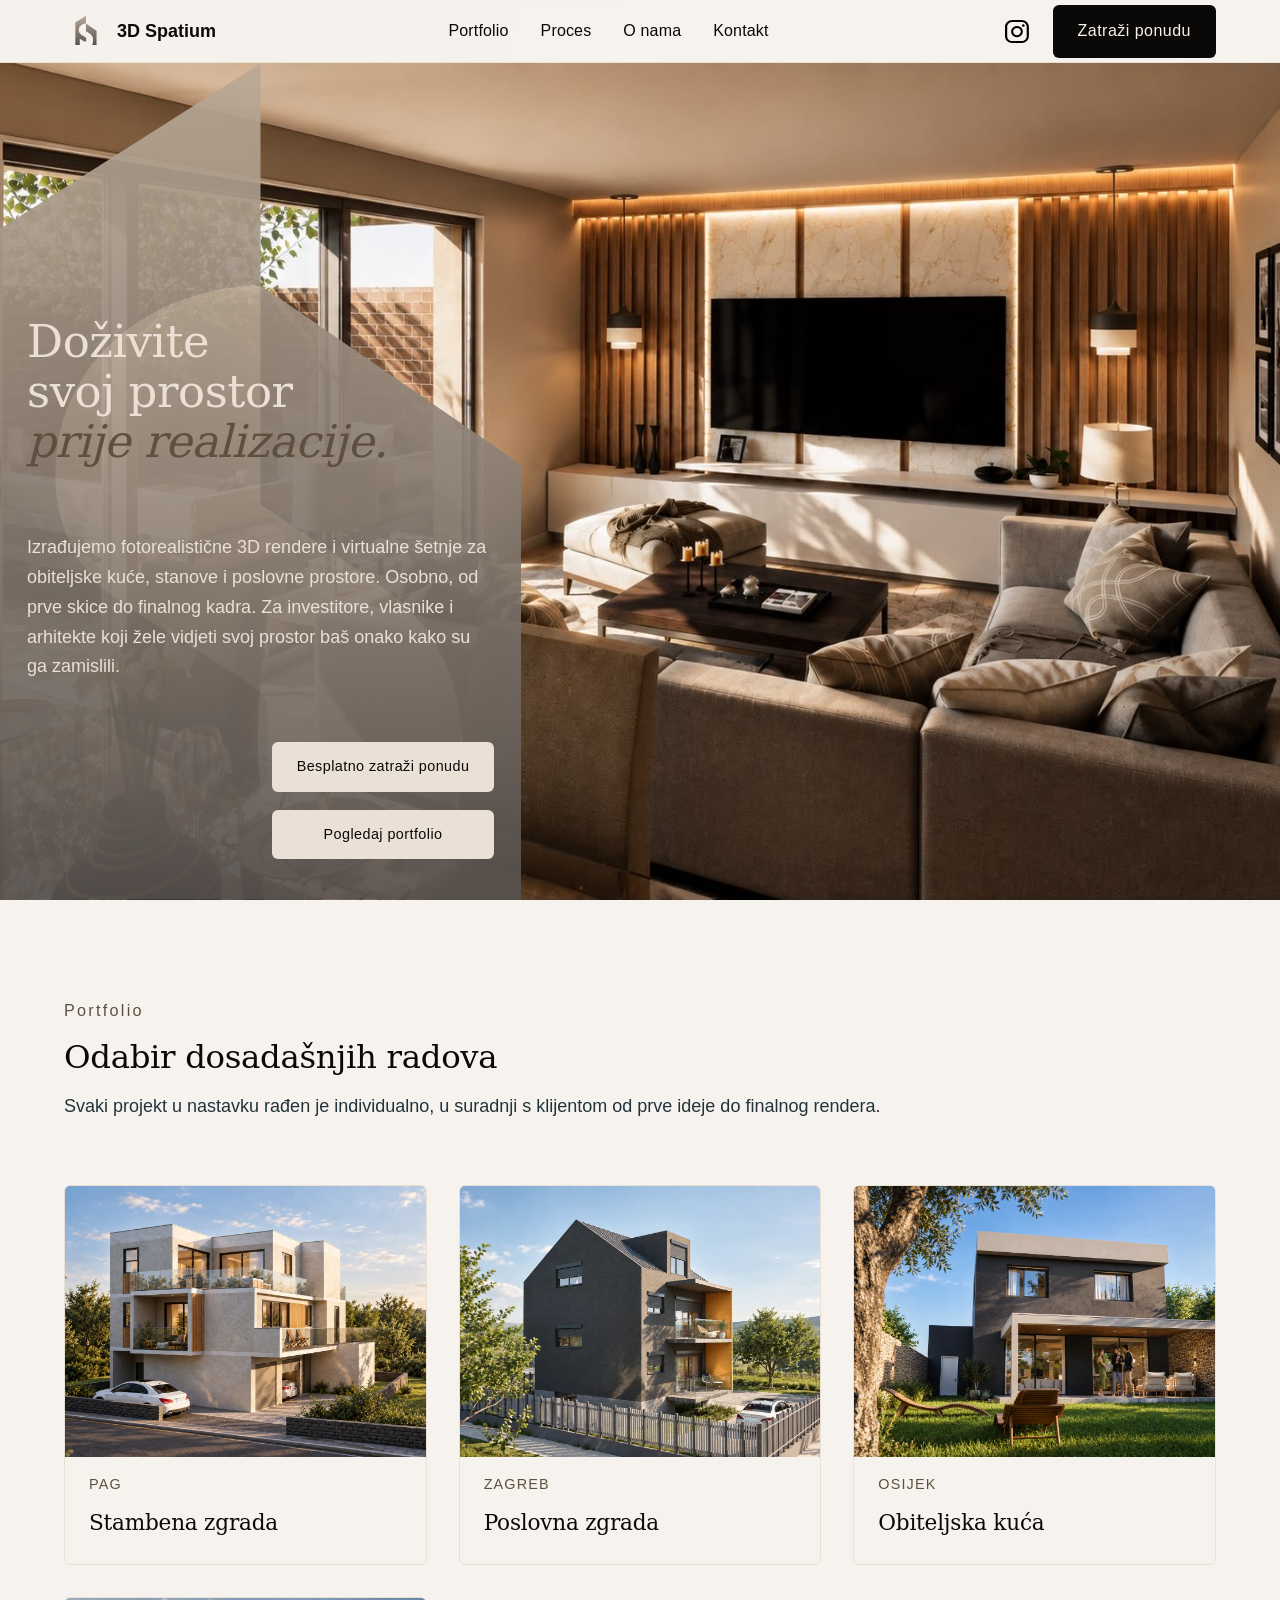
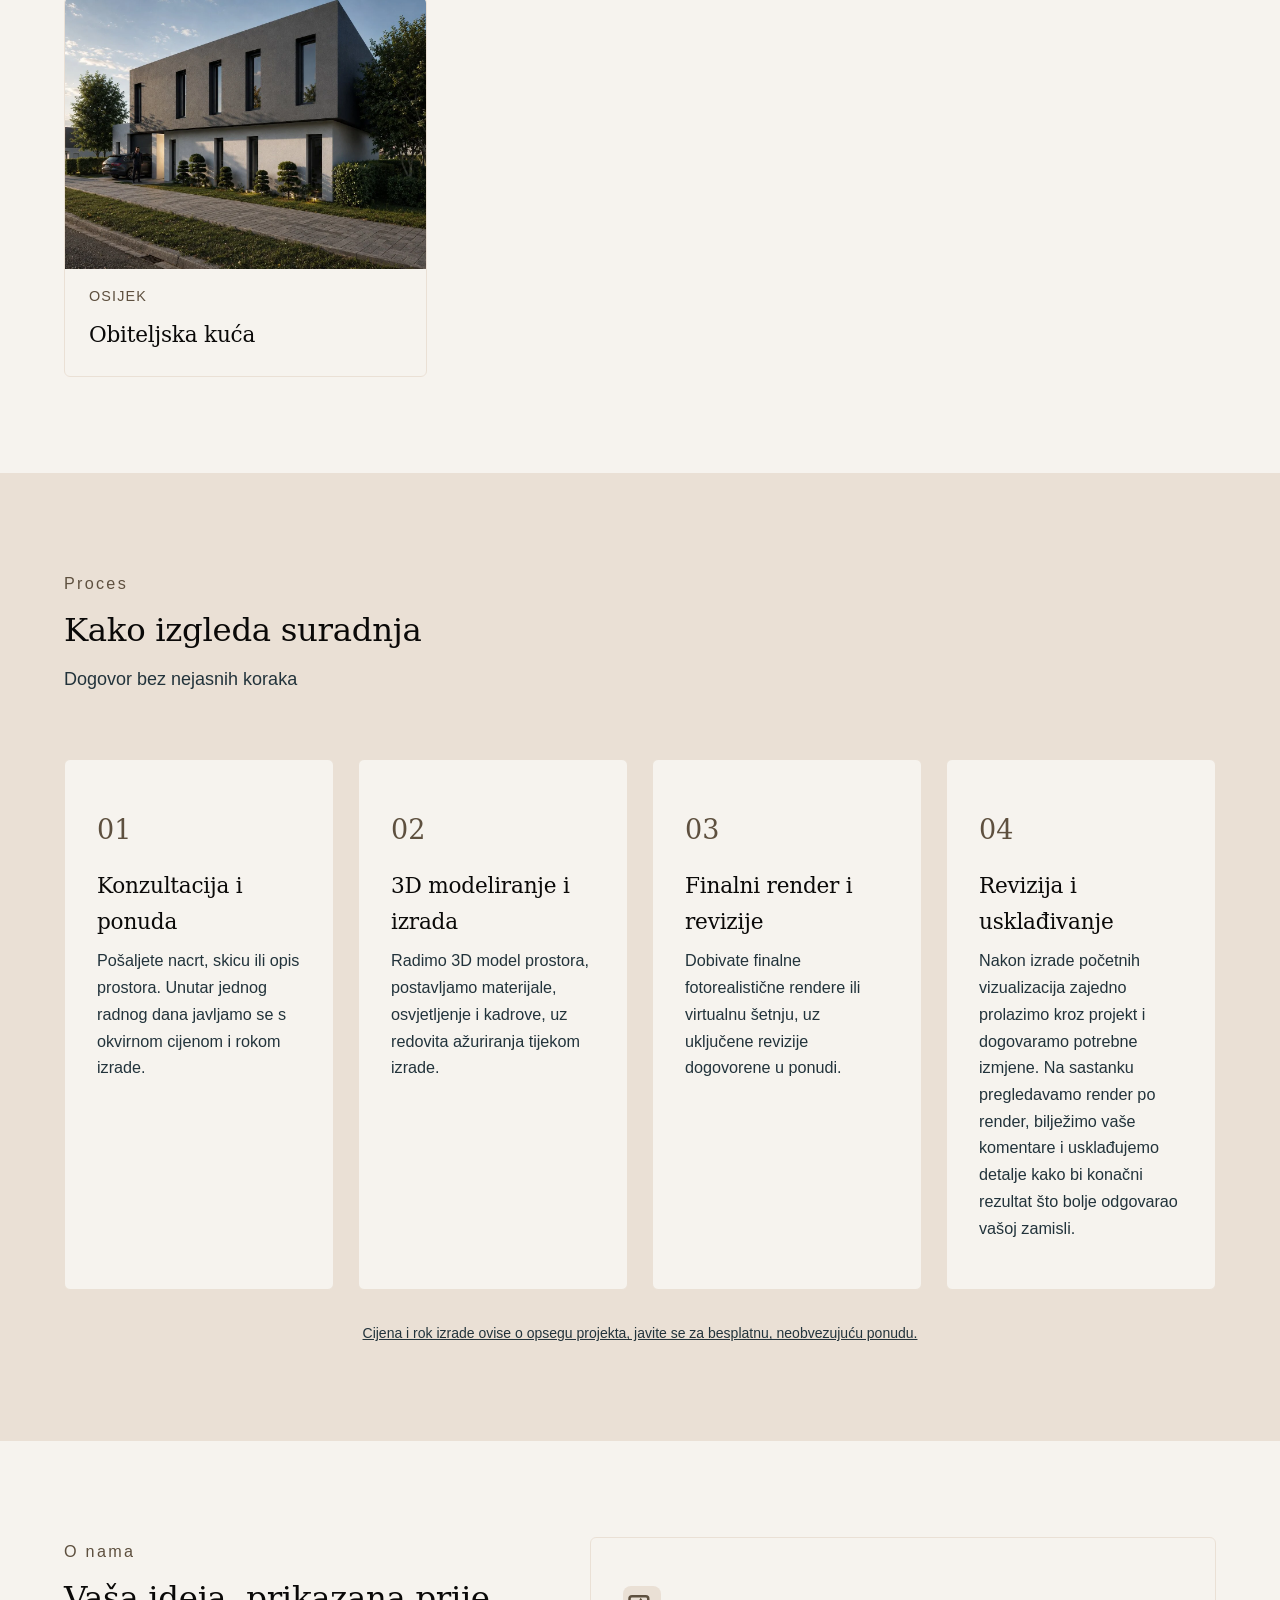
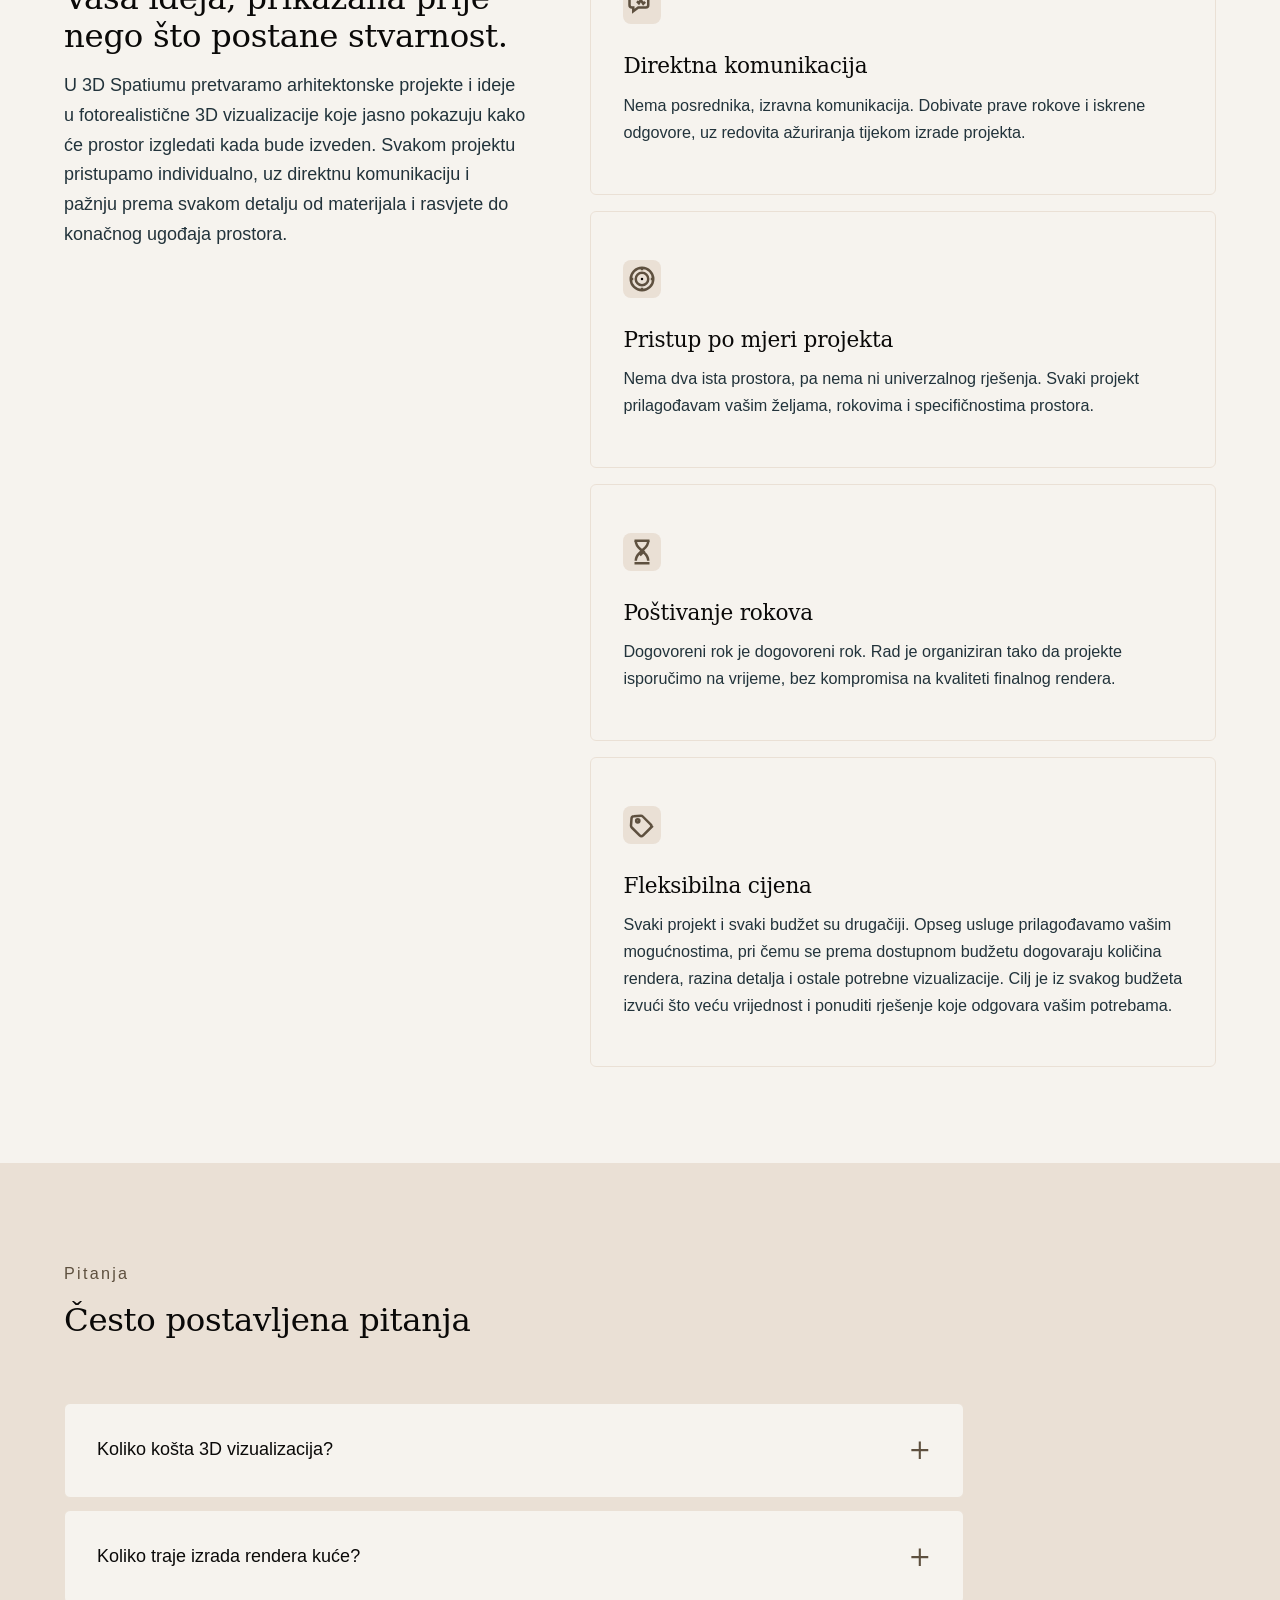
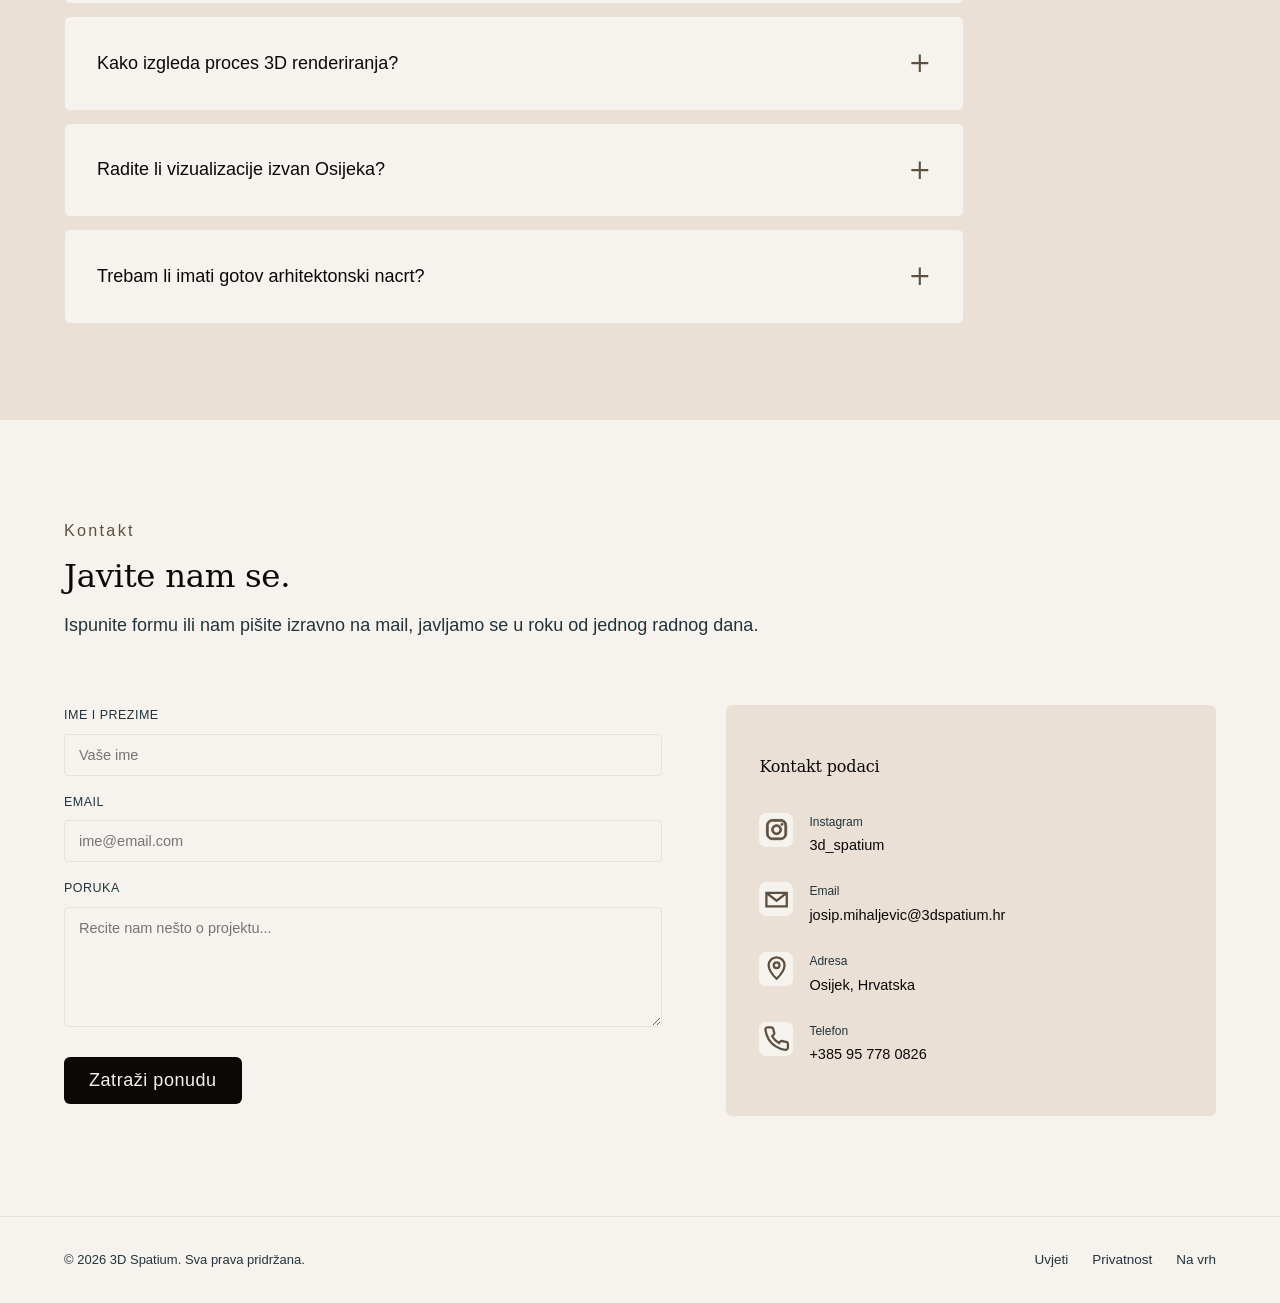
==== commit 03d03b34: "Merge reviewed production fixes and original galleries into main" ====
--- a/index.html
+++ b/index.html
@@ -12,7 +12,7 @@
       name="description"
       content="Izrađujemo fotorealistične 3D vizualizacije, rendere kuća i stanova, interijere, eksterijere i virtualne šetnje. Studio iz Osijeka."
     />
-    <link rel="stylesheet" href="styles.css?v=2.4" />
+    <link rel="stylesheet" href="styles.css?v=2.5" />
     <!-- If JS is unavailable, .reveal elements must not stay invisible forever (see styles.css) -->
     <noscript>
       <style>
@@ -196,15 +196,16 @@
           </div>
         </a>
         <ul class="nav-links" id="navLinks">
-          <li><a href="#portfolio">Portfolio</a></li>
-          <li><a href="#proces">Proces</a></li>
-          <li><a href="#onama">O nama</a></li>
-          <li><a href="#kontakt">Kontakt</a></li>
-          <li class="nav-cta-mobile">
-            <a href="#kontakt" class="btn btn-primary">Zatraži ponudu</a>
-          </li>
+            <li><a href="#portfolio">Portfolio</a></li>
+            <li><a href="#proces">Proces</a></li>
+            <li><a href="#onama">O nama</a></li>
+            <li><a href="#kontakt">Kontakt</a></li>
+            <li class="nav-cta-mobile">
+              <a href="#kontakt" class="btn btn-primary">Zatraži ponudu</a>
+            </li>
         </ul>
         <div class="nav-cta">
+            <a href="https://www.instagram.com/3d_spatium/" aria-label="Instagram"><img src="slike/svg-logo/instagram.svg" alt=""></a>
           <a href="#kontakt" class="btn btn-primary">Zatraži ponudu</a>
           <button
             class="menu-toggle"
@@ -311,7 +312,7 @@
             </div>
 
 
-          
+
 
 
             <div class="pf-card reveal">
@@ -491,14 +492,17 @@
             <details class="faq-item">
               <summary>Koliko košta 3D vizualizacija?</summary>
               <p>
-                Svaki projekt je drugačiji, zato cijenu određujemo u dogovoru s
-                klijentom, ovisno o njegovim potrebama i mogućnostima. Nakon što
-                saznamo vaš okvirni budžet i opseg projekta, dogovaramo što se u
-                tom okviru može izraditi, od broja i vrste rendera do razine
+                Za projekt obiteljske kuće ili manje zgrade, cijena je do 300€.
+              </p>
+              <p>
+                No, svaki je projekt drukčiji te zato cijenu određujemo u dogovoru s
+                klijentom, ovisno o potrebama i mogućnostima. Nakon što
+                saznamo Vaš okvirni budžet i opseg projekta, dogovaramo što se u
+                tom okviru može izraditi — od broja i vrste rendera do razine
                 detalja i eventualnih dodatnih vizualizacija.
               </p>
               <p>
-                Cilj nam je prilagoditi projekt vašim potrebama i omogućiti da
+                Cilj nam je prilagoditi projekt Vašim potrebama i omogućiti da
                 za predviđeni budžet dobijete što kvalitetniji vizualni prikaz.
               </p>
             </details>
@@ -522,16 +526,15 @@
               <summary>Radite li vizualizacije izvan Osijeka?</summary>
               <p>
                 Da, cijeli proces možemo odraditi online, pa surađujemo s
-                klijentima iz cijele Hrvatske bez potrebe za fizičkim
-                sastancima.
+                klijentima diljem Hrvatske, bez potrebe za sastancima uživo.
               </p>
             </details>
             <details class="faq-item">
               <summary>Trebam li imati gotov arhitektonski nacrt?</summary>
               <p>
                 Idealno je imati barem osnovni tlocrt ili skicu prostora. Ako
-                još nemate finalne nacrte, javite se svejedno dogovorit ćemo
-                zajedno što je potrebno za početak.
+                još nemate konačne nacrte, svejedno nam se javite pa ćemo zajedno
+                dogovoriti što je potrebno za početak.
               </p>
             </details>
           </div>
@@ -603,11 +606,27 @@
               <h3>Kontakt podaci</h3>
               <div class="kinfo-row">
                 <div class="kinfo-ic">
+                  <svg fill="currentColor" stroke-width="1">
+                    <use xlink:href="slike/svg-logo/instagram.svg#img" href="slike/svg-logo/instagram.svg#img"></use>
+                  </svg>
+                </div>
+                <div>
+                  <div class="kinfo-label">Instagram</div>
+                  <div class="kinfo-value">
+                    <a href="https://www.instagram.com/3d_spatium/"
+                      >3d_spatium</a
+                    >
+                  </div>
+                </div>
+              </div>
+
+              <div class="kinfo-row">
+                <div class="kinfo-ic">
                   <svg viewBox="0 0 24 24" fill="none" stroke-width="2">
                     <path d="M3 6l9 7 9-7M3 6h18v12H3z" />
                   </svg>
                 </div>
-                <div>
+                <div> 
                   <div class="kinfo-label">Email</div>
                   <div class="kinfo-value">
                     <a href="mailto:josip.mihaljevic@3dspatium.hr"
@@ -703,6 +722,6 @@
       >
       <div class="modal-caption" id="modalCaption"></div>
     </div>
-    <script src="myscript.js?v=2.3"></script>
+    <script src="myscript.js?v=2.4"></script>
   </body>
 </html>
--- a/styles.css
+++ b/styles.css
@@ -207,6 +207,17 @@
   display: flex;
   align-items: center;
   gap: 20px;
+  max-height: var(--header-h);
+}
+.nav-cta img{
+  max-height: calc(var(--header-h)*0.5);
+  height: calc(var(--header-h)*0.5);
+}
+.center {
+  position: absolute;
+  left: 50%;
+  top: 50%;
+  transform: translate(-50%, -50%);
 }
 
 .btn {
@@ -693,9 +704,10 @@
   justify-content: center;
 }
 .kinfo-ic svg {
-  width: 16px;
-  height: 16px;
+  width: 80%;
+  height: 80%;
   stroke: var(--brand);
+  color: var(--brand);
 }
 .kinfo-label {
   font-size: 12px;
